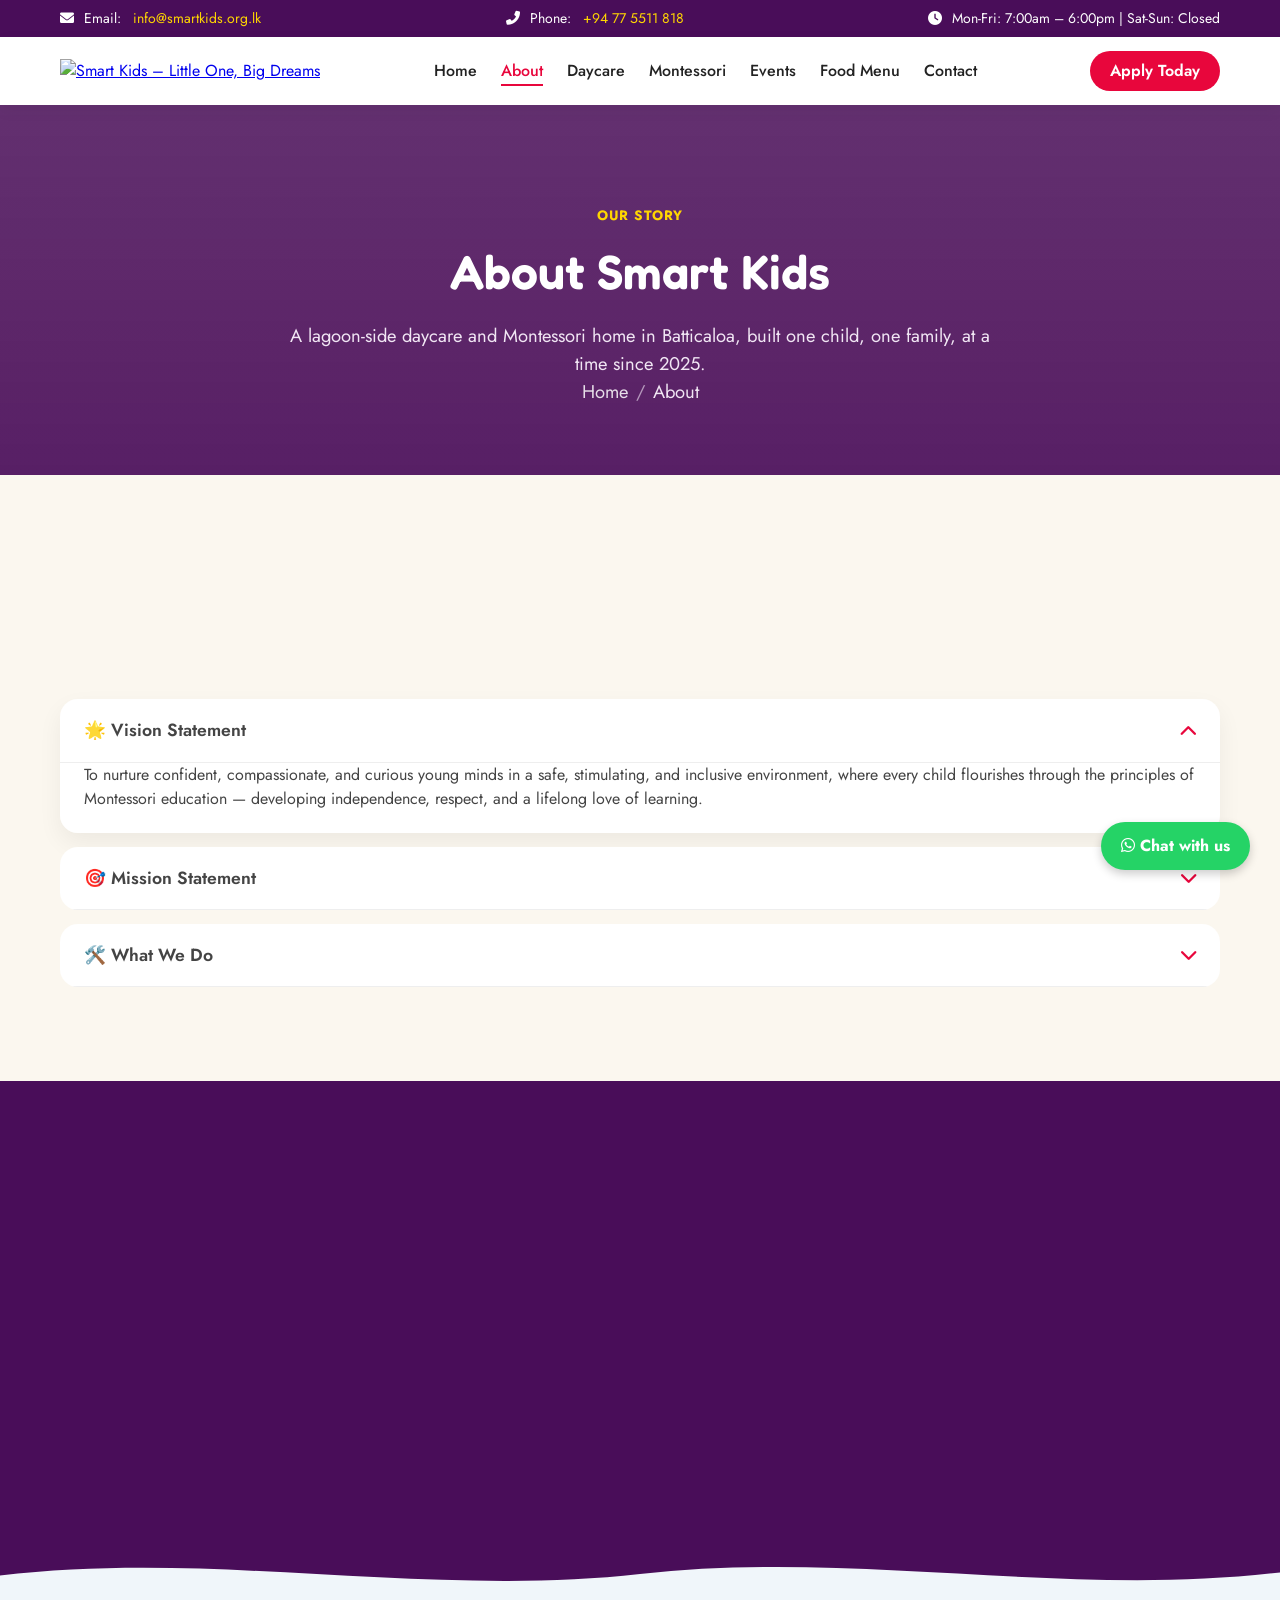
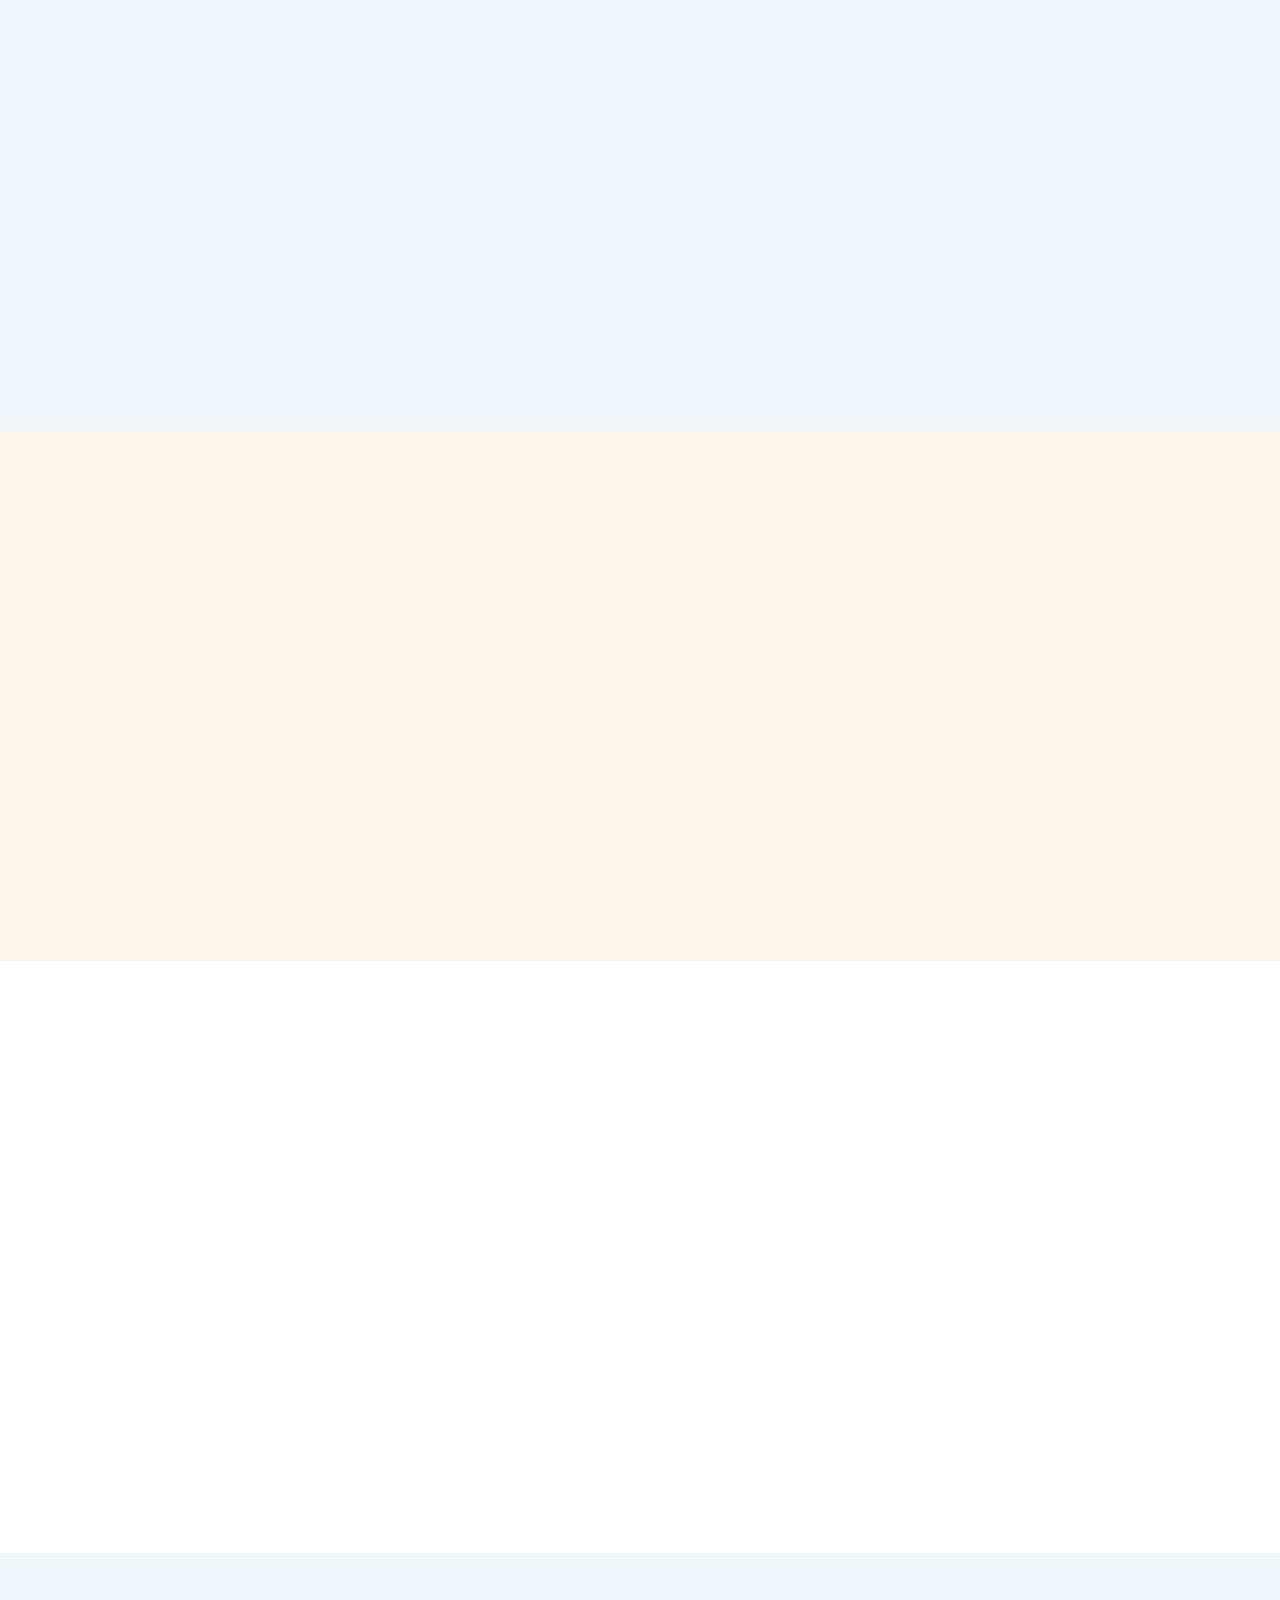
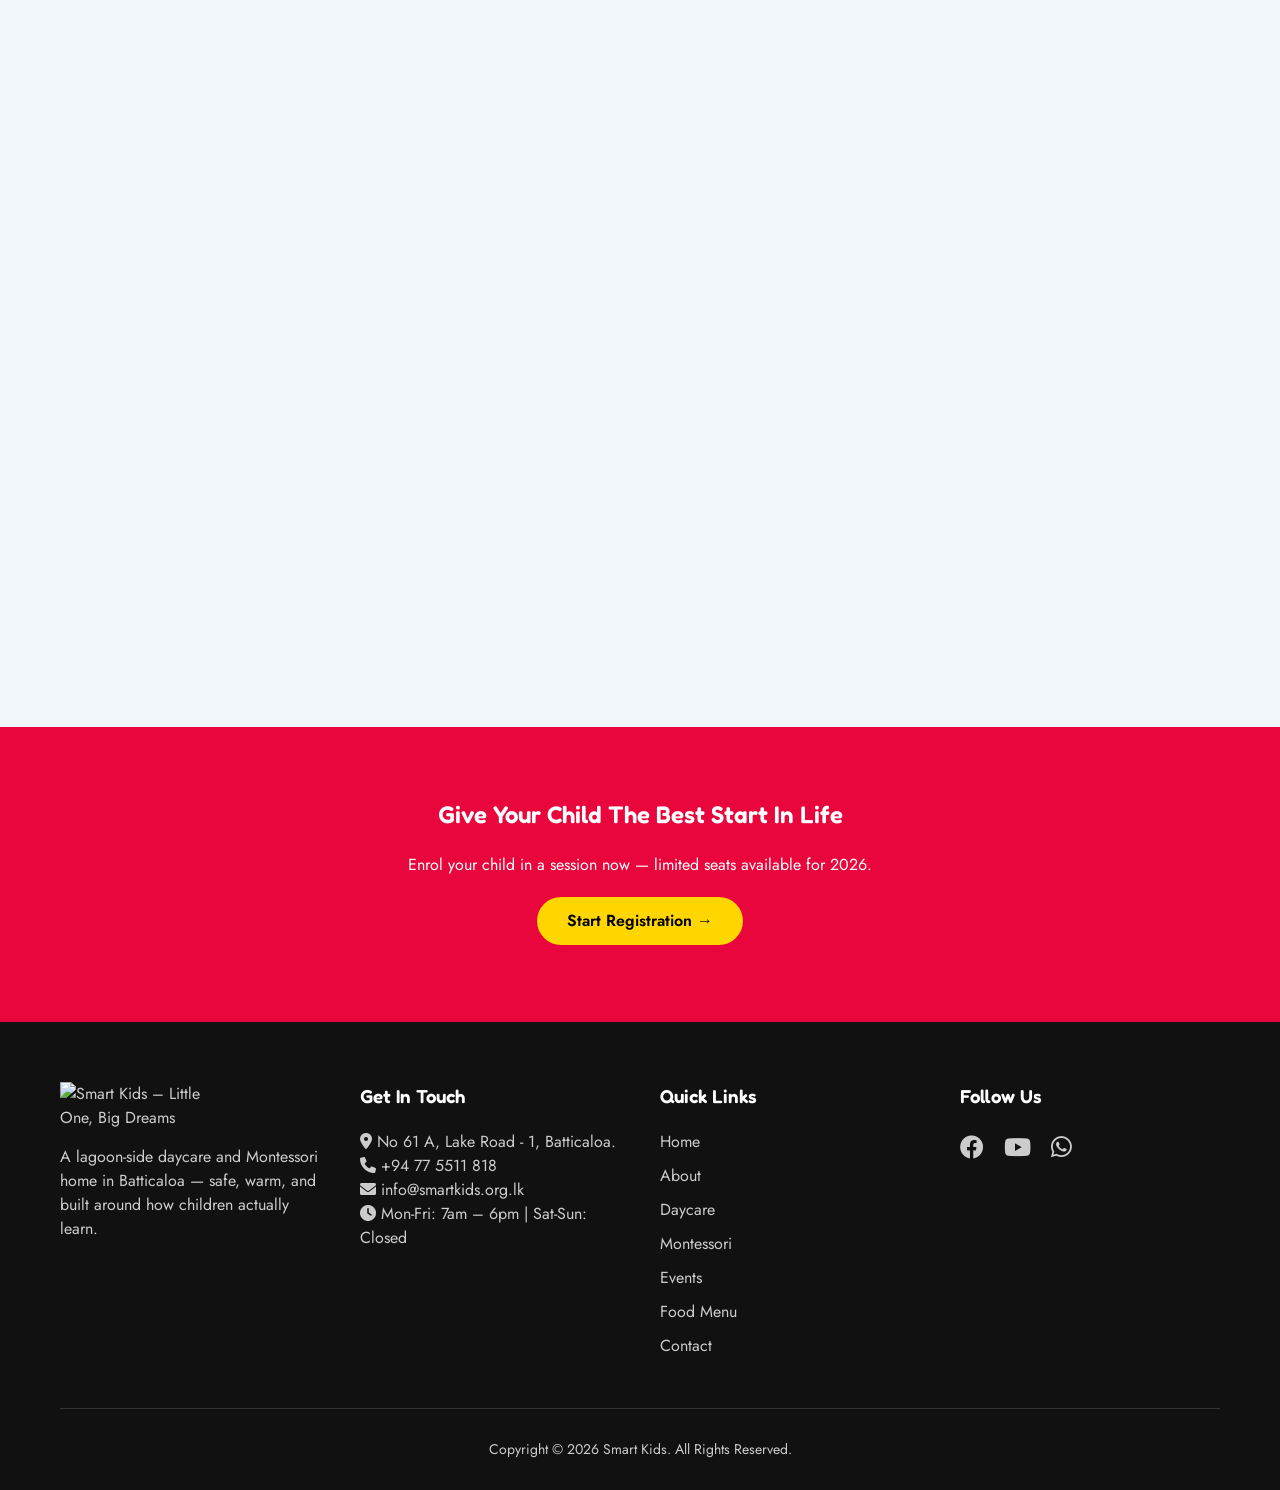
==== About.html @ 9722c69c "Add files via upload" ====
<!DOCTYPE html>
<html lang="en-US">
<head>
<meta charset="UTF-8">
<meta name="viewport" content="width=device-width, initial-scale=1.0, shrink-to-fit=no">
<title>About Us – Smart Kids Daycare & Montessori | Batticaloa</title>
<meta name="description" content="Learn about Smart Kids Daycare & Montessori in Batticaloa – our vision, mission, history, and the Montessori-trained teachers behind it.">
<meta name="theme-color" content="#490D59">
<link rel="icon" href="SK-Logo.svg" type="image/png">
<link href="https://fonts.googleapis.com/css2?family=Fredoka:wght@400;500;600;700&family=Jost:wght@400;500;600;700&display=swap" rel="stylesheet">
<link rel="stylesheet" href="https://cdnjs.cloudflare.com/ajax/libs/font-awesome/6.0.0-beta3/css/all.min.css">
<link rel="stylesheet" href="style.css">
</head>
<body>

<a href="#main-content" class="skip-link">Skip to main content</a>



<div class="top-bar">
  <div class="container">
    <div><i class="fas fa-envelope icon-lift" aria-hidden="true"></i> Email: <a href="mailto:info@smartkids.org.lk">info@smartkids.org.lk</a></div>
    <div><i class="fas fa-phone-alt icon-lift" aria-hidden="true"></i> Phone: <a href="https://wa.me/94775511818" target="_blank" rel="noopener">+94 77 5511 818</a></div>
    <div><i class="fas fa-clock icon-lift" aria-hidden="true"></i> Mon-Fri: 7:00am – 6:00pm | Sat-Sun: Closed</div>
  </div>
</div>

<header class="main-header">
  <div class="container">
    <a class="logo" href="/">
      <img src="SK-Banner.svg" alt="Smart Kids – Little One, Big Dreams">
    </a>
    <ul class="nav-links" id="navLinks">
      <li><a href="index.html">Home</a></li>
      <li><a href="About.html" class="active">About</a></li>
      <li><a href="Daycare.html">Daycare</a></li>
      <li><a href="Montessori.html">Montessori</a></li>
      <li><a href="Events.html">Events</a></li>
      <li><a href="Foodmenu.html">Food Menu</a></li>
      <li><a href="Contact.html">Contact</a></li>
    </ul>
    <button class="mobile-menu" id="mobileMenuBtn" aria-label="Open menu" aria-expanded="false" aria-controls="navLinks">
      <i class="fas fa-bars" aria-hidden="true"></i>
    </button>
    <a href="https://docs.google.com/forms/d/e/1FAIpQLSebGk4MIHP9v4Wda9Ap1GONbSbELKMC0Apw4gGXzGjABeMPSA/viewform" class="btn" style="padding: 8px 20px;" target="_blank" rel="noopener">Apply Today</a>
  </div>
</header>

<main id="main-content">

<section class="page-hero">
  <div class="container">
    <span class="eyebrow" style="display:block;">OUR STORY</span>
    <h1>About Smart Kids</h1>
    <p>A lagoon-side daycare and Montessori home in Batticaloa, built one child, one family, at a time since 2025.</p>
    <p class="breadcrumb"><a href="index.html">Home</a><span>/</span>About</p>
  </div>
</section>

<section style="padding: 80px 0;">
  <div class="container">
    <div class="section-title reveal">
      <span>OUR FOUNDATION</span>
      <h2>Vision & Mission</h2>
    </div>
    <div class="accordion" id="aboutAccordion">
      <div class="accordion-item active">
        <div class="accordion-header">🌟 Vision Statement<i class="fas fa-chevron-down" aria-hidden="true"></i></div>
        <div class="accordion-content">
          <p>To nurture confident, compassionate, and curious young minds in a safe, stimulating, and inclusive environment, where every child flourishes through the principles of Montessori education — developing independence, respect, and a lifelong love of learning.</p>
        </div>
      </div>
      <div class="accordion-item">
        <div class="accordion-header">🎯 Mission Statement<i class="fas fa-chevron-down" aria-hidden="true"></i></div>
        <div class="accordion-content">
          <p>At Smart Kids Daycare Centre and Montessori, we provide high-quality, child-centered early childhood education and care that supports the holistic development of infants, toddlers, and preschoolers. Guided by Montessori principles, we foster independence, creativity, intrinsic motivation, and social-emotional growth in a thoughtfully prepared environment. We partner closely with families and the community to help every child become a compassionate, self-directed learner.</p>
        </div>
      </div>
      <div class="accordion-item">
        <div class="accordion-header">🛠️ What We Do<i class="fas fa-chevron-down" aria-hidden="true"></i></div>
        <div class="accordion-content">
          <ul style="margin-left: 20px;">
            <li><strong>Early Childhood Education</strong> – Montessori-based learning, hands-on activities.</li>
            <li><strong>Childcare Services</strong> – Full-day and part-day care with nutritious meals.</li>
            <li><strong>Holistic Development</strong> – Independence, creativity, problem-solving.</li>
            <li><strong>Family Engagement</strong> – Regular updates, parent-teacher meetings.</li>
            <li><strong>Staff Development</strong> – Qualified Montessori-trained educators.</li>
            <li><strong>Health & Safety</strong> – CCTV, strict hygiene, emergency protocols.</li>
            <li><strong>Community Outreach</strong> – Inclusive, diverse, and environmentally conscious.</li>
          </ul>
        </div>
      </div>
    </div>
  </div>
</section>

<section style="background: var(--indigo); padding: 80px 0; color: white; position:relative; overflow:hidden;">
  <div class="container">
    <div class="section-title reveal">
      <span style="color: var(--gold);">WHY CHOOSE US</span>
      <h2 style="color: white;">Our Core Values</h2>
    </div>
    <div class="grid-4 stagger-children">
      <div class="value-card"><i class="fas fa-child" aria-hidden="true"></i><h3>Learn And Play</h3><p>Carefully educate and develop children in a fun way.</p></div>
      <div class="value-card"><i class="fas fa-chalkboard-user" aria-hidden="true"></i><h3>Great Teachers</h3><p>Passionate, qualified Montessori educators.</p></div>
      <div class="value-card"><i class="fas fa-home" aria-hidden="true"></i><h3>Family Environment</h3><p>Safe, warm, and nurturing atmosphere.</p></div>
      <div class="value-card"><i class="fas fa-star" aria-hidden="true"></i><h3>Excellent Programmes</h3><p>STEAM, elocution, chess, and preschool activities.</p></div>
    </div>
  </div>
  <div class="wave-seam" aria-hidden="true" style="color:#F0F6FA;"><svg viewBox="0 0 1200 60" preserveAspectRatio="none"><path d="M0,32 C200,0 400,60 600,30 C800,0 1000,60 1200,28 L1200,60 L0,60 Z"></path></svg></div>
</section>

<section style="padding: 80px 0; background: #F0F6FA;">
  <div class="container">
    <div class="section-title reveal">
      <span>MEET OUR TEAM</span>
      <h2>Qualified & Caring Educators</h2>
      <p>Experienced and passionate teachers dedicated to your child's growth.</p>
    </div>
    <div class="grid-3 stagger-children">
      <div class="teacher-card">
        <img src="https://smartkids.org.lk/wp-content/uploads/2023/09/teacher-6.jpg" alt="Katie Willmore" loading="lazy">
        <h4>Katie Willmore</h4><p>Principal & Manager</p>
      </div>
      <div class="teacher-card">
        <img src="https://smartkids.org.lk/wp-content/uploads/2023/09/teacher-1.jpg" alt="Nomina Leone" loading="lazy">
        <h4>Nomina Leone</h4><p>Lead Montessori Guide</p>
      </div>
      <div class="teacher-card">
        <img src="https://smartkids.org.lk/wp-content/uploads/2023/09/teacher-2.jpg" alt="Jessica Levis" loading="lazy">
        <h4>Jessica Levis</h4><p>Early Childhood Specialist</p>
      </div>
    </div>
  </div>
</section>

<section style="padding: 80px 0;">
  <div class="container">
    <div class="section-title reveal">
      <span>OUR JOURNEY</span>
      <h2>Smart Kids History</h2>
    </div>
    <div class="history-grid stagger-children">
      <div class="history-item"><div class="history-year">March 2025</div><h3>Opened for Children's Care</h3><p>Smart Kids Daycare Center started operations to provide care and support for children.</p></div>
      <div class="history-item"><div class="history-year">April 2025</div><h3>Started Montessori</h3><p>Launched our Montessori journey, nurturing young minds with creativity and care.</p></div>
      <div class="history-item"><div class="history-year">May 2025</div><h3>Registered Organization</h3><p>BR, Trade Licence, Probation Department, and Preschool Bureau registrations completed.</p></div>
      <div class="history-item"><div class="history-year">March 2026</div><h3>First Anniversary</h3><p>Celebrated one year of thoughtful, high-quality education in a safe environment.</p></div>
    </div>
  </div>
</section>

<section style="background: #fff; padding: 80px 0;">
  <div class="container">
    <div class="section-title reveal">
      <span>WHAT WE OFFER</span>
      <h2>Available Services</h2>
      <p>We're constantly expanding the range of services on offer.</p>
    </div>
    <div class="grid-4 stagger-children">
      <div class="teacher-card" style="text-align: left; padding: 20px;"><i class="fas fa-microphone-alt" style="font-size: 40px; color:var(--coral);" aria-hidden="true"></i><h3>Elocution Classes</h3><p>Improving spoken English, reading, and public speaking. Preparation for IWMS, CALSDA, and UK Pearson exams.</p></div>
      <div class="teacher-card" style="text-align: left; padding: 20px;"><i class="fas fa-flask" style="font-size: 40px; color:var(--coral);" aria-hidden="true"></i><h3>STEAM Education</h3><p>Science, Technology, Engineering, Arts, and Mathematics — fostering critical thinking and creativity.</p></div>
      <div class="teacher-card" style="text-align: left; padding: 20px;"><i class="fas fa-chess" style="font-size: 40px; color:var(--coral);" aria-hidden="true"></i><h3>Chess Class</h3><p>Structured learning: opening theory, middlegame strategy, and endgame technique. Boosts cognitive skills.</p></div>
      <div class="teacher-card" style="text-align: left; padding: 20px;"><i class="fas fa-puzzle-piece" style="font-size: 40px; color:var(--coral);" aria-hidden="true"></i><h3>Preschool Activities</h3><p>Social-emotional, cognitive, STEM-based, and physical development activities.</p></div>
    </div>
  </div>
</section>

<section style="background: #F0F6FA; padding: 80px 0;">
  <div class="container">
    <div class="section-title reveal">
      <span>MEMORIES</span>
      <h2>See Our Smart Kids Gallery</h2>
    </div>
    <div class="gallery-grid stagger-children">
      <div class="gallery-item"><img src="https://smartkids.org.lk/wp-content/uploads/2025/05/KTR05686-copy-1.jpg" alt="Children at Smart Kids" loading="lazy"></div>
      <div class="gallery-item"><img src="https://smartkids.org.lk/wp-content/uploads/2026/04/DSC04746-scaled.jpg" alt="Children at Smart Kids" loading="lazy"></div>
      <div class="gallery-item"><img src="https://smartkids.org.lk/wp-content/uploads/2025/05/sd.jpg" alt="Children at Smart Kids" loading="lazy"></div>
      <div class="gallery-item"><img src="https://smartkids.org.lk/wp-content/uploads/2026/04/DSC04858-scaled.jpg" alt="Children at Smart Kids" loading="lazy"></div>
      <div class="gallery-item"><img src="https://smartkids.org.lk/wp-content/uploads/2025/05/WhatsApp-Image-2025-05-06-at-12.25.40-PM.jpeg" alt="Children at Smart Kids" loading="lazy"></div>
      <div class="gallery-item"><img src="https://smartkids.org.lk/wp-content/uploads/2025/05/Untitled-design.png" alt="Children at Smart Kids" loading="lazy"></div>
    </div>
  </div>
</section>

<section style="padding: 70px 0; background: var(--coral); color: white; text-align: center;">
  <div class="container">
    <h2 style="color: white;">Give Your Child The Best Start In Life</h2>
    <p style="margin: 20px 0;">Enrol your child in a session now — limited seats available for 2026.</p>
    <a href="https://docs.google.com/forms/d/e/1FAIpQLSebGk4MIHP9v4Wda9Ap1GONbSbELKMC0Apw4gGXzGjABeMPSA/viewform" class="btn" style="background: var(--gold); color:#000;" target="_blank" rel="noopener">Start Registration →</a>
  </div>
</section>

</main>

<footer>
  <div class="container">
    <div class="footer-grid">
      <div class="footer-logo">
        <img src="SK-Banner.svg" alt="Smart Kids – Little One, Big Dreams" style="max-width:160px;">
        <p style="margin-top:15px;">A lagoon-side daycare and Montessori home in Batticaloa — safe, warm, and built around how children actually learn.</p>
      </div>
      <div>
        <h3>Get In Touch</h3>
        <p><i class="fas fa-map-marker-alt icon-color" aria-hidden="true"></i> No 61 A, Lake Road - 1, Batticaloa.</p>
        <p><i class="fas fa-phone icon-color" aria-hidden="true"></i> <a href="tel:+94775511818">+94 77 5511 818</a></p>
        <p><i class="fas fa-envelope icon-color" aria-hidden="true"></i> <a href="mailto:info@smartkids.org.lk">info@smartkids.org.lk</a></p>
        <p><i class="fas fa-clock icon-color" aria-hidden="true"></i> Mon-Fri: 7am – 6pm | Sat-Sun: Closed</p>
      </div>
      <div>
        <h3>Quick Links</h3>
        <ul class="footer-links">
          <li><a href="index.html">Home</a></li>
          <li><a href="About.html">About</a></li>
          <li><a href="Daycare.html">Daycare</a></li>
          <li><a href="Montessori.html">Montessori</a></li>
          <li><a href="Events.html">Events</a></li>
          <li><a href="Foodmenu.html">Food Menu</a></li>
          <li><a href="Contact.html">Contact</a></li>
        </ul>
      </div>
      <div>
        <h3>Follow Us</h3>
        <div class="social-icons">
          <a href="https://web.facebook.com/profile.php?id=61573965225366" class="icon-rotate" target="_blank" rel="noopener" aria-label="Smart Kids on Facebook"><i class="fab fa-facebook" aria-hidden="true"></i></a>
          <a href="https://www.youtube.com/@SmartKids0025" class="icon-rotate" target="_blank" rel="noopener" aria-label="Smart Kids on YouTube"><i class="fab fa-youtube" aria-hidden="true"></i></a>
          <a href="https://wa.me/94775511818" class="icon-rotate" target="_blank" rel="noopener" aria-label="Chat with Smart Kids on WhatsApp"><i class="fab fa-whatsapp" aria-hidden="true"></i></a>
        </div>
      </div>
    </div>
    <div class="copyright"><p>Copyright © 2026 Smart Kids. All Rights Reserved.</p></div>
  </div>
</footer>

<a href="https://wa.me/94775511818" class="whatsapp-float" target="_blank" rel="noopener" aria-label="Chat with Smart Kids on WhatsApp">
  <i class="fab fa-whatsapp" aria-hidden="true"></i> Chat with us
</a>
<button class="back-to-top" id="backToTop" aria-label="Back to top"><i class="fas fa-arrow-up" aria-hidden="true"></i></button>

<script src="script.js"></script>
</body>
</html>
---- style.css ----
/* ═══════════════════════════════════════════
   DESIGN TOKENS
   Brand: indigo + coral + gold (existing identity)
   Added: warm paper ground + lagoon teal — a nod to
   Batticaloa's lagoon, used as the site's quiet signature
═══════════════════════════════════════════ */
:root {
    --ink: #2b2422;
    --paper: #FBF7EF;
    --indigo: #490D59;
    --indigo-light: #5c1a70;
    --coral: #E8063C;
    --gold: #FFD600;
    --lagoon: #0E7C86;
    --lagoon-light: #E4F2F1;
}

/* ═══════════════════════════════════════════
   RESET & BASE
═══════════════════════════════════════════ */
* { margin: 0; padding: 0; box-sizing: border-box; }
body {
    font-family: 'Jost', sans-serif;
    color: #444;
    background: var(--paper);
    line-height: 1.5;
    overflow-x: hidden;
}
h1, h2, h3, h4, h5, h6 {
    font-family: 'Fredoka', sans-serif;
    font-weight: 600;
    color: #000;
}
.container { max-width: 1200px; margin: 0 auto; padding: 0 20px; }

.skip-link {
    position: absolute; left: -999px; top: 0;
    background: #FFD600; color: #490D59; font-weight: 700;
    padding: 10px 18px; border-radius: 0 0 10px 0; z-index: 10000;
}
.skip-link:focus { left: 0; }
a:focus-visible, button:focus-visible { outline: 3px solid #FFD600; outline-offset: 2px; }

/* ═══════════════════════════════════════════
   LOADER – LOGO
═══════════════════════════════════════════ */
#loader-wrapper {
    position: fixed; top: 0; left: 0; width: 100%; height: 100%;
    background: linear-gradient(135deg, #490D59 0%, #E8063C 100%);
    display: flex; flex-direction: column; align-items: center; justify-content: center;
    z-index: 9999;
    transition: opacity 0.8s ease, visibility 0.8s ease;
}
#loader-wrapper.hidden { opacity: 0; visibility: hidden; pointer-events: none; }
.loader-logo {
    width: 150px;
    background: #fff;
    border-radius: 28px;
    padding: 14px;
    box-shadow: 0 14px 40px rgba(0,0,0,0.25);
    animation: logoPulse 1.6s ease-in-out infinite;
}
@keyframes logoPulse {
    0%, 100% { transform: scale(1); }
    50% { transform: scale(1.06); }
}
.loader-bar {
    width: 160px; height: 6px; border-radius: 6px;
    background: rgba(255,255,255,0.25);
    margin-top: 24px; overflow: hidden;
}
.loader-bar span {
    display: block; height: 100%; width: 40%;
    background: #FFD600; border-radius: 6px;
    animation: loaderTrack 1.3s ease-in-out infinite;
}
@keyframes loaderTrack {
    0% { transform: translateX(-100%); }
    100% { transform: translateX(250%); }
}
.loader-caption {
    margin-top: 16px;
    font-family: 'Fredoka', sans-serif;
    color: #fff;
    font-weight: 600;
    letter-spacing: 1px;
}

/* ═══════════════════════════════════════════
   SCROLL REVEAL
═══════════════════════════════════════════ */
.reveal { opacity: 0; transform: translateY(40px); transition: opacity 0.8s cubic-bezier(0.25,0.46,0.45,0.94), transform 0.8s cubic-bezier(0.25,0.46,0.45,0.94); }
.reveal.visible { opacity: 1; transform: translateY(0); }
.reveal-left { opacity: 0; transform: translateX(-50px); transition: opacity 0.8s ease, transform 0.8s ease; }
.reveal-left.visible { opacity: 1; transform: translateX(0); }
.reveal-right { opacity: 0; transform: translateX(50px); transition: opacity 0.8s ease, transform 0.8s ease; }
.reveal-right.visible { opacity: 1; transform: translateX(0); }
.stagger-children>* { opacity: 0; transform: translateY(30px); transition: opacity 0.6s ease, transform 0.6s ease; }
.stagger-children.visible>*:nth-child(1) { transition-delay: 0.05s; }
.stagger-children.visible>*:nth-child(2) { transition-delay: 0.12s; }
.stagger-children.visible>*:nth-child(3) { transition-delay: 0.19s; }
.stagger-children.visible>*:nth-child(4) { transition-delay: 0.26s; }
.stagger-children.visible>*:nth-child(5) { transition-delay: 0.33s; }
.stagger-children.visible>*:nth-child(6) { transition-delay: 0.40s; }
.stagger-children.visible>*:nth-child(7) { transition-delay: 0.47s; }
.stagger-children.visible>*:nth-child(8) { transition-delay: 0.54s; }
.stagger-children.visible>*:nth-child(9) { transition-delay: 0.61s; }
.stagger-children.visible>*:nth-child(10) { transition-delay: 0.68s; }
.stagger-children.visible>* { opacity: 1; transform: translateY(0); }

/* ═══════════════════════════════════════════
   BUTTONS
═══════════════════════════════════════════ */
.btn {
    display: inline-block; background: #E8063C; color: #fff;
    padding: 12px 30px; border-radius: 50px; text-decoration: none;
    font-weight: 600; border: none; cursor: pointer;
    transition: transform 0.3s ease, box-shadow 0.3s ease, color 0.3s ease;
    position: relative; overflow: hidden; z-index: 1;
}
.btn::after {
    content: ''; position: absolute; top: 0; left: 0; width: 100%; height: 100%;
    background: linear-gradient(135deg, #490D59, #E8063C);
    opacity: 0; transition: opacity 0.4s ease; z-index: -1; border-radius: 50px;
}
.btn:hover::after { opacity: 1; }
.btn:hover { transform: translateY(-3px) scale(1.02); box-shadow: 0 12px 30px rgba(232,6,60,0.35); color: #fff; }
.btn:active { transform: scale(0.96); }
.btn-outline { background: transparent; border: 2px solid #E8063C; color: #E8063C; }
.btn-outline::after { background: linear-gradient(135deg, #E8063C, #490D59); }
.btn-outline:hover { color: #fff !important; border-color: #490D59; }
.btn-block { width: 100%; text-align: center; }

/* ═══════════════════════════════════════════
   IMAGE HOVER
═══════════════════════════════════════════ */
.img-hover { position: relative; overflow: hidden; border-radius: 20px; cursor: pointer; }
.img-hover img { width: 100%; display: block; transition: transform 0.7s cubic-bezier(0.25,0.46,0.45,0.94), filter 0.5s ease; }
.img-hover .img-overlay {
    position: absolute; top: 0; left: 0; width: 100%; height: 100%;
    background: rgba(73,13,89,0); border-radius: 20px; transition: background 0.5s ease;
    display: flex; align-items: center; justify-content: center; pointer-events: none;
}
.img-hover .img-overlay i { font-size: 3rem; color: #FFD600; opacity: 0; transform: scale(0.5) rotate(-20deg); transition: opacity 0.5s ease, transform 0.5s ease; }
.img-hover:hover img { transform: scale(1.08); filter: brightness(0.7) saturate(1.1); }
.img-hover:hover .img-overlay { background: rgba(73,13,89,0.55); }
.img-hover:hover .img-overlay i { opacity: 1; transform: scale(1) rotate(0deg); }

.placeholder-tile {
    width: 100%; height: 200px; border-radius: 20px 20px 0 0;
    display: flex; align-items: center; justify-content: center;
    font-size: 3rem; color: #fff;
}
.placeholder-tile.tile-1 { background: linear-gradient(135deg, #FFD600, #E8063C); }
.placeholder-tile.tile-2 { background: linear-gradient(135deg, #25D366, #1da851); }
.placeholder-tile.tile-3 { background: linear-gradient(135deg, #E8063C, #490D59); }
.hero-swiper .placeholder-tile { height: 100%; border-radius: 0; font-size: 5rem; }

/* ═══════════════════════════════════════════
   ICON HOVER VARIANTS
═══════════════════════════════════════════ */
.icon-rotate { display: inline-block; transition: transform 0.5s ease, color 0.3s ease; }
.icon-rotate:hover { transform: rotate(360deg) scale(1.1); }
.icon-bounce { display: inline-block; transition: transform 0.4s cubic-bezier(0.34,1.56,0.64,1), color 0.3s ease; }
.icon-bounce:hover { transform: scale(1.2) translateY(-4px); }
.icon-color { transition: color 0.3s ease, transform 0.3s ease; }
.icon-color:hover { color: #FFD600 !important; transform: scale(1.1); }
.icon-lift { display: inline-block; transition: transform 0.3s ease, color 0.3s ease; }
.icon-lift:hover { transform: translateY(-3px) scale(1.08); }

/* ═══════════════════════════════════════════
   TOP BAR
═══════════════════════════════════════════ */
.top-bar { background: #490D59; color: #fff; padding: 8px 0; font-size: 14px; }
.top-bar .container { display: flex; justify-content: space-between; flex-wrap: wrap; gap: 15px; }
.top-bar a { color: #FFD600; text-decoration: none; margin-left: 8px; transition: color 0.3s ease; }
.top-bar a:hover { color: #fff; }
.top-bar i { margin-right: 6px; transition: transform 0.3s ease, color 0.3s ease; }
.top-bar i:hover { transform: rotate(8deg) scale(1.1); color: #FFD600; }

/* ═══════════════════════════════════════════
   HEADER
═══════════════════════════════════════════ */
.main-header { padding: 14px 0; background: #fff; box-shadow: 0 5px 15px rgba(0,0,0,0.05); position: sticky; top: 0; z-index: 100; }
.main-header .container { display: flex; justify-content: space-between; align-items: center; flex-wrap: wrap; gap: 12px; }
.logo img { max-height: 60px; display: block; }
.nav-links { display: flex; gap: 24px; list-style: none; flex-wrap: wrap; }
.nav-links a { text-decoration: none; font-weight: 500; color: #222; transition: color 0.3s ease, transform 0.3s ease; position: relative; }
.nav-links a::after { content: ''; position: absolute; bottom: -4px; left: 0; width: 0; height: 2.5px; background: #E8063C; transition: width 0.3s ease; }
.nav-links a:hover { color: #E8063C; transform: translateY(-1px); }
.nav-links a:hover::after { width: 100%; }
.mobile-menu { display: none; font-size: 28px; cursor: pointer; background: none; border: none; color: #222; transition: transform 0.3s ease, color 0.3s ease; }
.mobile-menu:hover { transform: rotate(90deg); color: #E8063C; }

/* ═══════════════════════════════════════════
   HERO SWIPER
═══════════════════════════════════════════ */
.hero-swiper { width: 100%; height: 85vh; min-height: 550px; position: relative; }
.hero-swiper .swiper-slide { position: relative; background-size: cover; background-position: center; overflow: hidden; }
.hero-swiper .swiper-slide::before { content: ''; position: absolute; top:0; left:0; width:100%; height:100%; background: linear-gradient(rgba(73,13,89,0.7), rgba(73,13,89,0.85)); z-index: 1; }
.hero-swiper .swiper-slide-active .slide-bg { animation: kenBurnsZoom 14s ease-in-out infinite alternate; }
.slide-bg { position: absolute; top:0; left:0; width:100%; height:100%; background-size: cover; background-position: center; transform: scale(1); transition: transform 8s ease; }
@keyframes kenBurnsZoom { 0% { transform: scale(1); } 100% { transform: scale(1.1); } }
.hero-content { position: relative; z-index: 2; max-width: 800px; margin: 0 auto; text-align: center; color: white; top: 50%; transform: translateY(-50%); padding: 0 20px; }
.hero-content h1 { font-size: 3.5rem; color: white; margin-bottom: 20px; }
.hero-content p { font-size: 1.2rem; margin-bottom: 30px; }
.swiper-button-next, .swiper-button-prev { color: #FFD600; background: rgba(0,0,0,0.3); width: 45px; height: 45px; border-radius: 50%; transition: 0.3s; }
.swiper-button-next:hover, .swiper-button-prev:hover { background: #E8063C; color: white; transform: scale(1.1); }
.swiper-pagination-bullet { background: #fff; opacity: 0.7; transition: transform 0.3s ease, background 0.3s ease; }
.swiper-pagination-bullet:hover { transform: scale(1.3); background: #FFD600; }
.swiper-pagination-bullet-active { background: #FFD600; transform: scale(1.2); }

/* ═══════════════════════════════════════════
   SPOTLIGHT — Today at Smart Kids + Countdown
═══════════════════════════════════════════ */
.spotlight { background: #F0F6FA; padding: 50px 0; }
.spotlight-grid { display: grid; grid-template-columns: 1fr 1fr; gap: 26px; }
.spotlight-card {
    background: #fff; border-radius: 24px; padding: 30px;
    box-shadow: 0 10px 24px rgba(0,0,0,0.06);
    border-top: 5px solid #FFD600;
}
.spotlight-card.spotlight-countdown { border-top-color: #E8063C; }
.spotlight-tag {
    display: inline-block; background: #490D59; color: #FFD600;
    font-size: 0.75rem; font-weight: 700; letter-spacing: 0.06em; text-transform: uppercase;
    padding: 5px 14px; border-radius: 999px; margin-bottom: 12px;
}
.spotlight-card h3 { margin-bottom: 8px; font-size: 1.3rem; }
.spotlight-tip { margin-top: 14px; font-size: 0.92rem; color: #6a5d52; background: #FFF8E1; padding: 10px 14px; border-radius: 12px; }
.spotlight-tip i { color: #E8063C; margin-right: 6px; }
.countdown { display: flex; gap: 18px; margin-top: 10px; }
.countdown div { display: flex; flex-direction: column; align-items: center; }
.countdown strong { font-family: 'Fredoka', sans-serif; font-size: 1.8rem; color: #490D59; }
.countdown span { font-size: 0.75rem; text-transform: uppercase; letter-spacing: 0.05em; color: #888; }

/* ═══════════════════════════════════════════
   ABOUT
═══════════════════════════════════════════ */
.about { padding: 80px 0; }
.about-grid { display: grid; grid-template-columns: 1fr 1fr; gap: 50px; align-items: center; }
.about-img img { width: 100%; border-radius: 20px; box-shadow: 0 20px 30px -10px rgba(0,0,0,0.1); }
.features { display: flex; gap: 30px; margin-top: 25px; }
.feature-item { background: #F0F6FA; padding: 20px; border-radius: 20px; text-align: center; flex: 1; transition: transform 0.4s ease, box-shadow 0.4s ease, background 0.3s ease; }
.feature-item:hover { transform: translateY(-6px) scale(1.02); box-shadow: 0 12px 25px rgba(0,0,0,0.08); background: #fff; }
.feature-item i { font-size: 40px; color: #FFD600; background: #490D59; padding: 12px; border-radius: 50%; transition: transform 0.5s ease, background 0.3s ease, color 0.3s ease; }
.feature-item:hover i { transform: rotate(12deg) scale(1.08); background: #E8063C; color: #fff; }

/* ═══════════════════════════════════════════
   SERVICES
═══════════════════════════════════════════ */
.services { background: #F9F9F9; padding: 80px 0; }
.services-grid { display: grid; grid-template-columns: repeat(auto-fit, minmax(260px, 1fr)); gap: 30px; }
.service-card { background: #fff; padding: 30px 20px; text-align: center; border-radius: 24px; transition: transform 0.4s ease, box-shadow 0.4s ease, background 0.3s ease; box-shadow: 0 10px 20px rgba(0,0,0,0.05); }
.service-card:hover { transform: translateY(-10px) scale(1.01); box-shadow: 0 20px 40px rgba(232,6,60,0.12); background: #fff; }
.service-card i { font-size: 50px; color: #E8063C; margin-bottom: 20px; transition: transform 0.5s ease, color 0.3s ease; }
.service-card:hover i { transform: rotate(12deg) scale(1.1); color: #490D59; }

/* ═══════════════════════════════════════════
   ACTIVITIES
═══════════════════════════════════════════ */
.activities { padding: 80px 0; }
.activities-grid { display: grid; grid-template-columns: repeat(3, 1fr); gap: 30px; }
.activity-card { background: #490D59; color: white; padding: 30px 20px; border-radius: 30px; text-align: center; transition: transform 0.4s ease, box-shadow 0.4s ease, background 0.3s ease; }
.activity-card:hover { transform: translateY(-8px) scale(1.02); box-shadow: 0 16px 40px rgba(73,13,89,0.3); background: #5c1a70; }
.activity-card i { font-size: 2.5rem; margin-bottom: 15px; color: #FFD600; transition: transform 0.5s ease, color 0.3s ease; }
.activity-card:hover i { transform: rotate(20deg) scale(1.15); color: #fff; }
.activity-card h4 { color: #FFD600; margin: 10px 0; font-size: 1.2rem; transition: color 0.3s ease; }
.activity-card:hover h4 { color: #fff; }

/* ═══════════════════════════════════════════
   BLOG
═══════════════════════════════════════════ */
.blog { background: #F0F6FA; padding: 80px 0; }
.blog-grid { display: grid; grid-template-columns: repeat(3, 1fr); gap: 30px; }
.blog-card { background: white; border-radius: 20px; overflow: hidden; box-shadow: 0 8px 20px rgba(0,0,0,0.05); transition: transform 0.4s ease, box-shadow 0.4s ease; }
.blog-card:hover { transform: translateY(-10px); box-shadow: 0 20px 40px rgba(0,0,0,0.1); }
.blog-card img { width: 100%; height: 200px; object-fit: cover; transition: transform 0.6s ease; }
.blog-card:hover img { transform: scale(1.05); }
.blog-card .content { padding: 20px; }

/* ═══════════════════════════════════════════
   CLASSES
═══════════════════════════════════════════ */
.classes { padding: 80px 0; }
.class-grid { display: grid; grid-template-columns: repeat(3, 1fr); gap: 30px; }
.class-item { background: #fff; border-radius: 20px; overflow: hidden; box-shadow: 0 8px 20px rgba(0,0,0,0.1); transition: transform 0.4s ease, box-shadow 0.4s ease; }
.class-item:hover { transform: translateY(-8px) scale(1.01); box-shadow: 0 20px 40px rgba(232,6,60,0.13); }
.class-item img { width: 100%; height: 200px; object-fit: cover; transition: transform 0.6s ease; }
.class-item:hover img { transform: scale(1.04); }
.class-info { padding: 20px; }
.price { color: #E8063C; font-weight: bold; font-size: 1.3rem; transition: color 0.3s ease; }
.class-item:hover .price { color: #490D59; }

/* ═══════════════════════════════════════════
   A DAY HERE — timeline
═══════════════════════════════════════════ */
.day { padding: 90px 0; background: var(--paper); }
.timeline { max-width: 760px; margin: 48px auto 0; position: relative; border-left: 3px solid #490D59; padding-left: 30px; list-style: none; }
.timeline li { display: flex; gap: 22px; margin-bottom: 30px; position: relative; }
.timeline li:last-child { margin-bottom: 0; }
.timeline li::before { content: ''; position: absolute; left: -39px; top: 5px; width: 14px; height: 14px; border-radius: 50%; background: #E8063C; border: 3px solid #fff; box-shadow: 0 0 0 2px #490D59; }
.timeline time { font-family: 'Fredoka', sans-serif; font-weight: 600; color: #490D59; font-size: 1.05rem; flex: 0 0 64px; }
.timeline h3 { font-size: 1.05rem; margin-bottom: 0.2em; }
.timeline p { margin: 0; color: #5b4f43; font-size: 0.95rem; }

/* ═══════════════════════════════════════════
   SESSION TIMES
═══════════════════════════════════════════ */
.session-card { max-width: 600px; margin: auto; background: white; border-radius: 30px; overflow: hidden; box-shadow: 0 8px 20px rgba(0,0,0,0.1); }
.session-row { display: flex; justify-content: space-between; padding: 15px 25px; border-bottom: 1px solid #eee; transition: background 0.3s ease, transform 0.3s ease; }
.session-row:last-child { border-bottom: none; }
.session-row:hover { background: #f9f9f9; transform: translateX(4px); }

/* ═══════════════════════════════════════════
   TESTIMONIALS — Notes from the pickup line
═══════════════════════════════════════════ */
.testimonials { background: var(--indigo); color: white; padding: 80px 0; position: relative; overflow: hidden; }
.t-slider { overflow: hidden; max-width: 720px; margin: 40px auto 24px; }
.t-track { display: flex; transition: transform 0.45s ease; }
.t-card { flex: 0 0 100%; background: rgba(255,255,255,0.08); border-radius: 28px; padding: 40px; margin: 0; text-align: center; backdrop-filter: blur(2px); }
.t-card i.fa-quote-left { font-size: 2.2rem; color: #FFD600; margin-bottom: 14px; }
.t-card p { font-family: 'Fredoka', sans-serif; font-size: 1.15rem; line-height: 1.55; color: #f6ead8; font-weight: 400; }
.t-stars { margin: 16px 0 10px; }
.t-stars i { color: #FFD600; margin: 0 2px; }
.t-card cite { font-style: normal; font-weight: 700; color: #FFD600; }
.t-dots { display: flex; justify-content: center; gap: 10px; }
.t-dots button { width: 10px; height: 10px; border-radius: 50%; background: rgba(255,255,255,0.3); border: none; padding: 0; cursor: pointer; }
.t-dots button.active { background: #FFD600; }

/* ═══════════════════════════════════════════
   VISIT US — Request a visit
═══════════════════════════════════════════ */
.visit { padding: 90px 0; background: var(--paper); }
.visit-grid { display: grid; grid-template-columns: 1fr 1fr; gap: 50px; align-items: start; }
.eyebrow { display: block; color: #E8063C; font-weight: 700; letter-spacing: 0.06em; text-transform: uppercase; font-size: 0.85rem; margin-bottom: 10px; }
.contact-list { margin-top: 1.6em; display: flex; flex-direction: column; gap: 1em; list-style: none; }
.contact-list li { display: flex; flex-direction: column; }
.contact-list strong { font-size: 0.78rem; text-transform: uppercase; letter-spacing: 0.08em; color: #E8063C; font-weight: 800; }
.contact-list span { font-size: 1.02rem; }
.contact-list a { color: #444; text-decoration: none; }
.contact-list a:hover { color: #E8063C; }

.visit-form { background: #F0F6FA; border-radius: 28px; padding: 36px; box-shadow: 0 10px 24px rgba(0,0,0,0.06); }
.visit-form h3 { margin-bottom: 1em; }
.field { margin-bottom: 1.1em; display: flex; flex-direction: column; }
.field label { font-size: 0.85rem; font-weight: 700; margin-bottom: 0.4em; color: #490D59; }
.field input, .field select, .field textarea {
    border: 2px solid #E2D9CE; border-radius: 12px; padding: 0.7em 0.9em;
    font-family: inherit; font-size: 0.96rem; background: #fff;
    transition: border-color 0.15s ease;
}
.field input:focus, .field select:focus, .field textarea:focus { outline: none; border-color: #490D59; }
.field.invalid input, .field.invalid select { border-color: #E8063C; }
.error { font-size: 0.78rem; color: #E8063C; font-weight: 700; min-height: 1.1em; margin-top: 0.2em; }
.form-success { display: none; margin-top: 1em; font-weight: 700; color: #1c7a5e; background: #e3f6ee; border-radius: 12px; padding: 0.8em 1em; }
.form-success.show { display: block; }
.form-note { margin-top: 1em; font-size: 0.8rem; color: #888; }

/* ═══════════════════════════════════════════
   FOOTER
═══════════════════════════════════════════ */
footer { background: #111; color: #ccc; padding: 60px 0 30px; }
.footer-grid { display: grid; grid-template-columns: repeat(auto-fit, minmax(250px, 1fr)); gap: 40px; margin-bottom: 40px; }
.footer-grid h3 { color: white; margin-bottom: 20px; }
.footer-grid a { color: #ccc; text-decoration: none; transition: color 0.3s ease, transform 0.3s ease; }
.footer-grid a:hover { color: #FFD600; transform: translateX(4px); }
.footer-links { list-style: none; }
.footer-links li { margin-bottom: 10px; }
.footer-links a { display: inline-block; transition: transform 0.3s ease, color 0.3s ease; }
.footer-links a:hover { transform: translateX(6px); color: #FFD600; }
.copyright { text-align: center; border-top: 1px solid #333; padding-top: 30px; margin-top: 20px; font-size: 14px; }
.social-icons a { margin-right: 15px; font-size: 24px; display: inline-block; }

/* ═══════════════════════════════════════════
   FLOATING BUTTONS
═══════════════════════════════════════════ */
.whatsapp-float {
    position: fixed; bottom: 30px; right: 30px; background: #25D366; color: white;
    border-radius: 50px; padding: 12px 20px; text-decoration: none; font-weight: bold;
    z-index: 99; box-shadow: 0 4px 10px rgba(0,0,0,0.2);
    transition: transform 0.4s cubic-bezier(0.34,1.56,0.64,1), box-shadow 0.4s ease, background 0.3s ease;
}
.whatsapp-float:hover { transform: scale(1.08) translateY(-4px); box-shadow: 0 12px 30px rgba(37,211,102,0.4); background: #1da851; color: #fff; }
.whatsapp-float i { transition: transform 0.4s ease; }
.whatsapp-float:hover i { transform: rotate(8deg) scale(1.1); }

.back-to-top {
    position: fixed; bottom: 30px; left: 30px; width: 46px; height: 46px;
    background: #490D59; color: #FFD600; border: none; border-radius: 50%;
    font-size: 18px; cursor: pointer; z-index: 99; box-shadow: 0 4px 10px rgba(0,0,0,0.2);
    opacity: 0; visibility: hidden; transform: translateY(10px);
    transition: opacity 0.3s ease, visibility 0.3s ease, transform 0.3s ease, background 0.3s ease;
}
.back-to-top.show { opacity: 1; visibility: visible; transform: translateY(0); }
.back-to-top:hover { background: #E8063C; color: #fff; }

/* ═══════════════════════════════════════════
   SECTION TITLE
═══════════════════════════════════════════ */
.section-title { text-align: center; margin-bottom: 50px; }
.section-title span { color: #E8063C; font-weight: 500; letter-spacing: 1px; display: block; font-size: 1rem; }
.section-title h2 { font-size: 2.5rem; margin-top: 10px; }

/* ═══════════════════════════════════════════
   FAQ / DETAILS
═══════════════════════════════════════════ */
details { transition: background 0.3s ease, transform 0.3s ease; margin-bottom: 15px; background: #f5f5f5; padding: 15px; border-radius: 16px; }
details:last-child { margin-bottom: 0; }
details:hover { background: #eee; transform: translateX(4px); }
details summary { transition: color 0.3s ease; font-weight: bold; cursor: pointer; }
details:hover summary { color: #E8063C; }

/* ═══════════════════════════════════════════
   WAVE SEAM — signature divider between sections,
   a quiet nod to the Batticaloa lagoon
═══════════════════════════════════════════ */
.wave-seam { position: absolute; left: 0; right: 0; bottom: -1px; height: 48px; line-height: 0; pointer-events: none; z-index: 2; }
.wave-seam svg { width: 100%; height: 100%; display: block; }
.wave-seam path { fill: currentColor; }

.lagoon-chip { color: var(--lagoon); }
.lagoon-bg { background: var(--lagoon-light); }

/* ═══════════════════════════════════════════
   PAGE HERO — used on About / Contact / Daycare / Events / Montessori
═══════════════════════════════════════════ */
.page-hero {
    background: linear-gradient(rgba(73,13,89,0.85), rgba(73,13,89,0.92)), url('https://smartkids.org.lk/wp-content/uploads/2025/05/sd.jpg') center/cover no-repeat;
    padding: 100px 0 70px;
    text-align: center;
    color: #fff;
    position: relative;
    overflow: hidden;
}
.page-hero .eyebrow { color: var(--gold); }
.page-hero h1 { font-size: 3rem; color: #fff; margin-bottom: 15px; }
.page-hero p { font-size: 1.15rem; max-width: 700px; margin: 0 auto; color: #f1e6f4; }
.page-hero .btn { margin-top: 25px; }
.breadcrumb { margin-top: 18px; font-size: 0.85rem; color: #e7cdee; }
.breadcrumb a { color: #fff; text-decoration: none; opacity: 0.85; }
.breadcrumb a:hover { opacity: 1; text-decoration: underline; }
.breadcrumb span { margin: 0 8px; opacity: 0.6; }

/* ═══════════════════════════════════════════
   GENERIC GRIDS & CARDS — reused across subpages
═══════════════════════════════════════════ */
.grid-3, .grid-4 { display: grid; grid-template-columns: repeat(auto-fit, minmax(260px, 1fr)); gap: 30px; }

.value-card { background: rgba(255,255,255,0.08); backdrop-filter: blur(4px); padding: 30px 20px; border-radius: 26px; text-align: center; color: #fff; transition: transform 0.3s ease, background 0.3s ease; }
.value-card:hover { transform: translateY(-6px); background: rgba(255,255,255,0.14); }
.value-card i { font-size: 46px; color: var(--gold); margin-bottom: 18px; display: block; }
.value-card h3 { color: var(--gold); margin-bottom: 12px; }

.teacher-card { background: #fff; border-radius: 24px; overflow: hidden; text-align: center; box-shadow: 0 8px 20px rgba(0,0,0,0.06); transition: transform 0.3s ease, box-shadow 0.3s ease; }
.teacher-card:hover { transform: translateY(-6px); box-shadow: 0 16px 30px rgba(0,0,0,0.1); }
.teacher-card img { width: 100%; height: 260px; object-fit: cover; }
.teacher-card.round img { width: 120px; height: 120px; border-radius: 50%; object-fit: cover; margin: 20px auto 12px; }
.teacher-card h3, .teacher-card h4 { margin: 14px 0 4px; }
.teacher-card p { color: var(--coral); font-weight: 500; margin-bottom: 16px; }

.history-grid, .gallery-grid, .events-grid, .info-grid { display: grid; grid-template-columns: repeat(auto-fit, minmax(260px, 1fr)); gap: 30px; }
.history-item { background: var(--lagoon-light); padding: 26px; border-radius: 24px; text-align: center; }
.history-year { background: var(--indigo); color: var(--gold); display: inline-block; padding: 5px 16px; border-radius: 40px; font-weight: 700; margin-bottom: 14px; font-size: 0.9rem; }

.gallery-item { border-radius: 20px; overflow: hidden; box-shadow: 0 8px 18px rgba(0,0,0,0.1); }
.gallery-item img { width: 100%; height: 220px; object-fit: cover; transition: transform 0.5s ease; display: block; }
.gallery-item:hover img { transform: scale(1.06); }

.info-card { background: var(--lagoon-light); padding: 30px 20px; text-align: center; border-radius: 24px; transition: transform 0.3s ease; }
.info-card:hover { transform: translateY(-5px); }
.info-card i { font-size: 46px; color: var(--coral); background: #fff; padding: 18px; border-radius: 60px; margin-bottom: 18px; box-shadow: 0 8px 15px rgba(0,0,0,0.06); }
.info-card h3 { margin-bottom: 12px; }

.event-card { background: #fff; border-radius: 26px; overflow: hidden; box-shadow: 0 14px 28px rgba(0,0,0,0.08); transition: transform 0.3s ease, box-shadow 0.3s ease; }
.event-card:hover { transform: translateY(-8px); box-shadow: 0 20px 38px rgba(0,0,0,0.12); }
.event-img { height: 210px; overflow: hidden; }
.event-img img { width: 100%; height: 100%; object-fit: cover; transition: transform 0.4s ease; }
.event-card:hover .event-img img { transform: scale(1.06); }
.event-card .event-content { padding: 24px; }
.event-card.compact { background: var(--lagoon-light); padding: 22px; box-shadow: none; }
.event-date { background: var(--coral); color: #fff; display: inline-block; padding: 5px 16px; border-radius: 40px; font-size: 0.78rem; font-weight: 600; margin-bottom: 14px; }
.event-card h3 { font-size: 1.3rem; margin-bottom: 10px; }
.event-card p { color: #5b4f43; margin-bottom: 16px; }
.event-meta { display: flex; gap: 18px; flex-wrap: wrap; font-size: 0.82rem; color: #777; border-top: 1px solid #eee; padding-top: 14px; margin-top: 8px; }
.event-meta i { margin-right: 5px; color: var(--coral); }

.class-card { background: #fff; border-radius: 20px; overflow: hidden; box-shadow: 0 8px 20px rgba(0,0,0,0.08); transition: transform 0.3s ease; }
.class-card:hover { transform: translateY(-6px); }
.class-card img { width: 100%; height: 190px; object-fit: cover; }
.class-card .class-info { padding: 20px; }

/* ═══════════════════════════════════════════
   ACCORDION — About / Montessori programs
═══════════════════════════════════════════ */
.accordion-item { background: #f9f6f1; margin-bottom: 14px; border-radius: 18px; overflow: hidden; transition: box-shadow 0.3s ease; }
.accordion-item.active { box-shadow: 0 10px 24px rgba(0,0,0,0.06); }
.accordion-header { background: #fff; padding: 18px 24px; font-weight: 600; font-size: 1.1rem; cursor: pointer; display: flex; justify-content: space-between; align-items: center; border-bottom: 1px solid #eee; gap: 14px; }
.accordion-header i { transition: transform 0.3s ease; color: var(--coral); flex-shrink: 0; }
.accordion-content { padding: 0 24px 22px; display: none; background: #fff; }
.accordion-item.active .accordion-content { display: block; }
.accordion-item.active .accordion-header i { transform: rotate(180deg); }

/* ═══════════════════════════════════════════
   DAYCARE — routine list & checklist cards
═══════════════════════════════════════════ */
.daily-routine { max-width: 720px; margin: 0 auto; }
.routine-item { display: flex; align-items: center; gap: 16px; padding: 13px 0; border-bottom: 1px solid #eee; transition: padding-left 0.2s ease; }
.routine-item:hover { padding-left: 6px; }
.routine-item i { width: 36px; color: var(--coral); font-size: 1.2rem; text-align: center; }
.checklist-card { background: #fff; border-radius: 22px; padding: 26px; box-shadow: 0 8px 18px rgba(0,0,0,0.05); }
.checklist-card h3 i { color: var(--coral); margin-right: 8px; }
.checklist-card ul { margin-top: 14px; list-style: none; }
.checklist-card li { padding: 4px 0; }

/* ═══════════════════════════════════════════
   CONTACT — info boxes, form, emergency table, map
═══════════════════════════════════════════ */
.contact-grid { display: grid; grid-template-columns: 1fr 1fr; gap: 50px; align-items: start; }
.form-group { margin-bottom: 18px; }
.form-group label { display: block; font-weight: 600; margin-bottom: 7px; font-size: 0.9rem; color: var(--indigo); }
.form-group input, .form-group textarea {
    width: 100%; padding: 0.7em 1em; border: 2px solid #E2D9CE; border-radius: 14px;
    font-family: inherit; font-size: 0.96rem; background: #fff; transition: border-color 0.15s ease;
}
.form-group input:focus, .form-group textarea:focus { outline: none; border-color: var(--indigo); }
.form-group textarea { border-radius: 18px; resize: vertical; }

.emergency-table { background: #fff; border-radius: 26px; overflow-x: auto; box-shadow: 0 8px 18px rgba(0,0,0,0.06); }
.emergency-table table { width: 100%; border-collapse: collapse; }
.emergency-table th, .emergency-table td { padding: 13px 20px; text-align: left; border-bottom: 1px solid #eee; font-size: 0.95rem; }
.emergency-table th { background: var(--indigo); color: #fff; }
.emergency-table tr:last-child td { border-bottom: none; }

.map-container { border-radius: 26px; overflow: hidden; box-shadow: 0 10px 22px rgba(0,0,0,0.1); }
.map-container iframe { width: 100%; height: 380px; border: 0; display: block; }

/* nav active state shared across all pages */
.nav-links a.active { color: var(--coral); }
.nav-links a.active::after { width: 100%; }

/* simple top nav strip for utility pages like the meal planner */
.utility-topnav { background: var(--indigo); color: #fff; padding: 12px 0; font-size: 0.9rem; }
.utility-topnav .container { display: flex; justify-content: space-between; align-items: center; flex-wrap: wrap; gap: 10px; }
.utility-topnav a { color: var(--gold); text-decoration: none; font-weight: 600; }
.utility-topnav a:hover { color: #fff; }
.utility-topnav .crumbs a { color: #fff; opacity: 0.85; font-weight: 400; }
.utility-topnav .crumbs a:hover { opacity: 1; }

/* ═══════════════════════════════════════════
   RESPONSIVE
═══════════════════════════════════════════ */
@media (max-width: 992px) {
    .class-grid { grid-template-columns: repeat(2, 1fr); }
    .activities-grid { grid-template-columns: repeat(2, 1fr); }
    .blog-grid { grid-template-columns: repeat(2, 1fr); }
    .spotlight-grid { grid-template-columns: 1fr; }
    .visit-grid { grid-template-columns: 1fr; }
    .contact-grid { grid-template-columns: 1fr; }
}
@media (max-width: 768px) {
    .nav-links {
        display: none; position: absolute; top: 100%; left: 0; right: 0;
        background: #fff; flex-direction: column; gap: 0; padding: 10px 20px 20px;
        box-shadow: 0 10px 15px rgba(0,0,0,0.08);
    }
    .nav-links.open { display: flex; }
    .nav-links li { padding: 12px 0; border-bottom: 1px solid #f0f0f0; }
    .mobile-menu { display: block; }
    .about-grid { grid-template-columns: 1fr; }
    .hero-content h1 { font-size: 2rem; }
    .hero-swiper { height: 70vh; min-height: 450px; }
    .section-title h2 { font-size: 1.8rem; }
    .class-grid { grid-template-columns: 1fr; }
    .activities-grid { grid-template-columns: 1fr; }
    .blog-grid { grid-template-columns: 1fr; }
    .timeline time { flex: 0 0 50px; font-size: 0.92rem; }
    .loader-logo { width: 110px; }
    .back-to-top { left: 16px; bottom: 16px; }
    .whatsapp-float { right: 16px; bottom: 16px; }
    .page-hero h1 { font-size: 2.1rem; }
    .page-hero { padding: 90px 0 60px; }
}
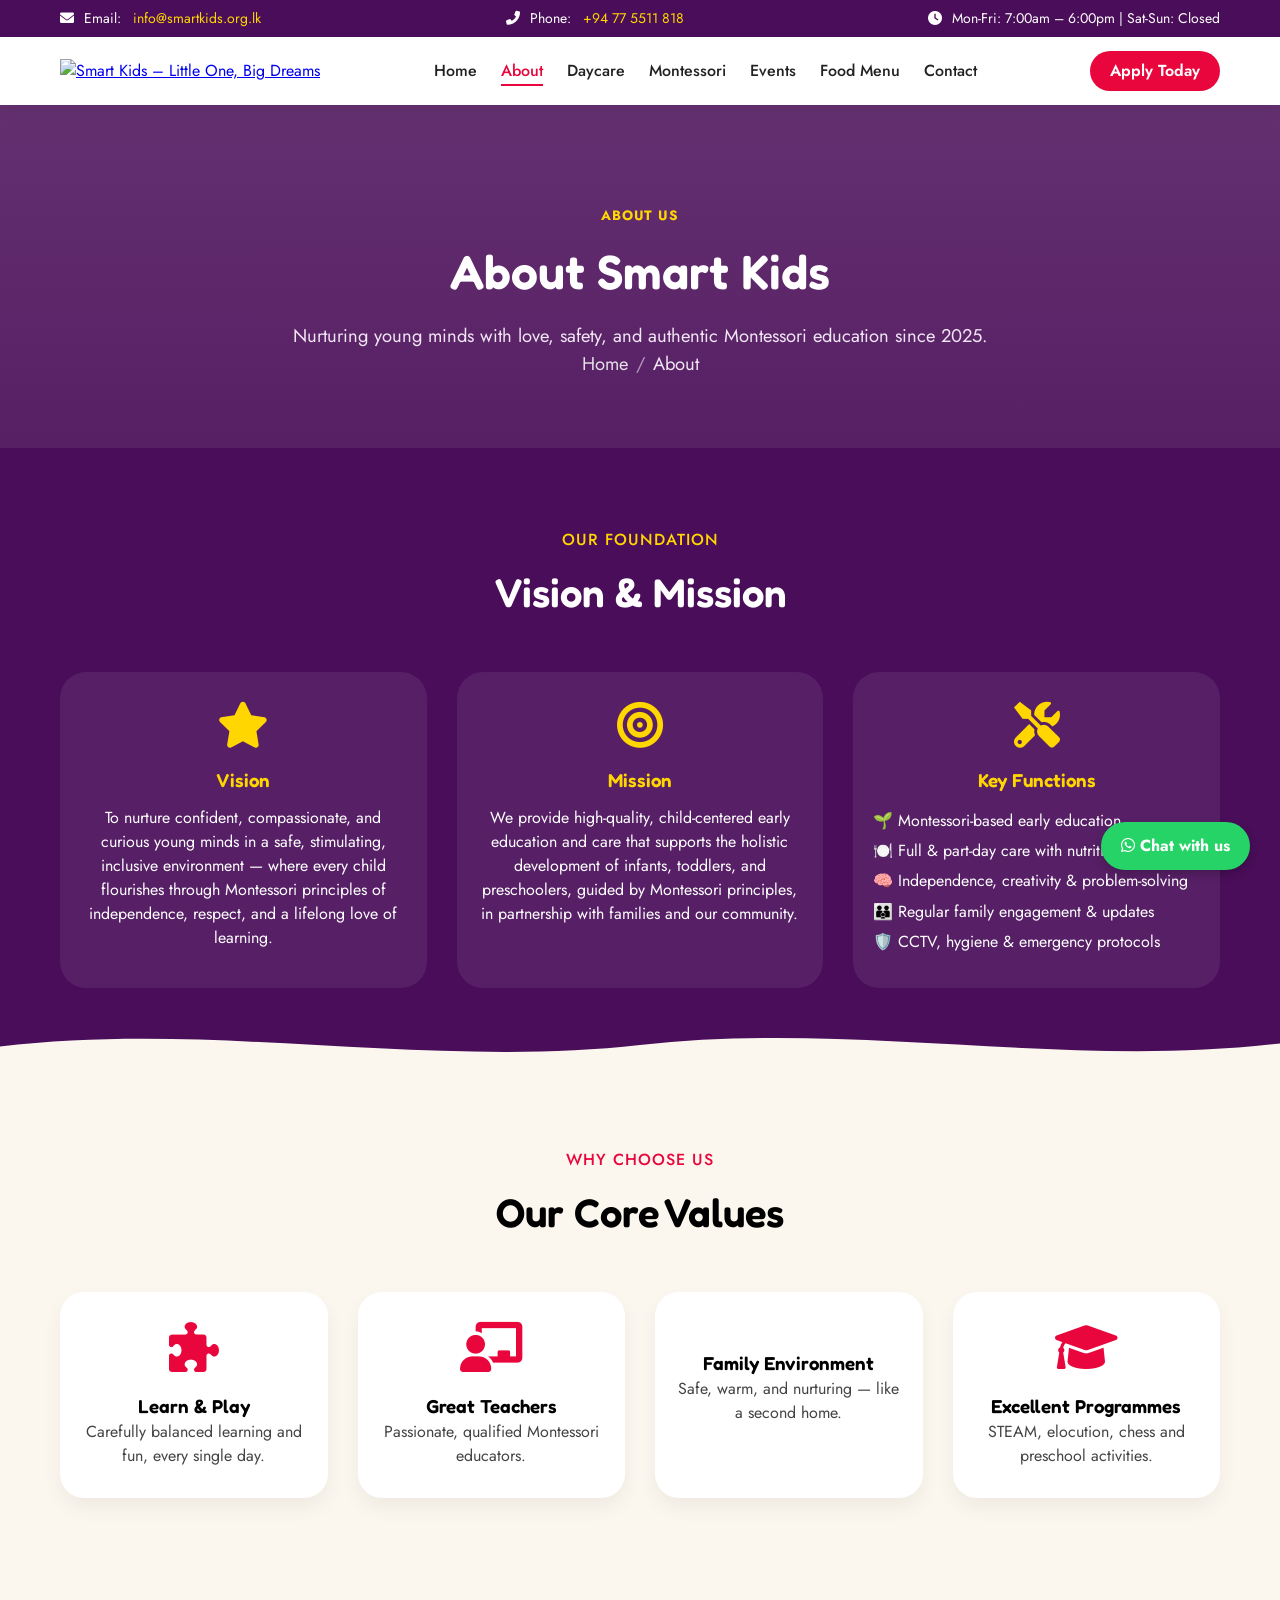
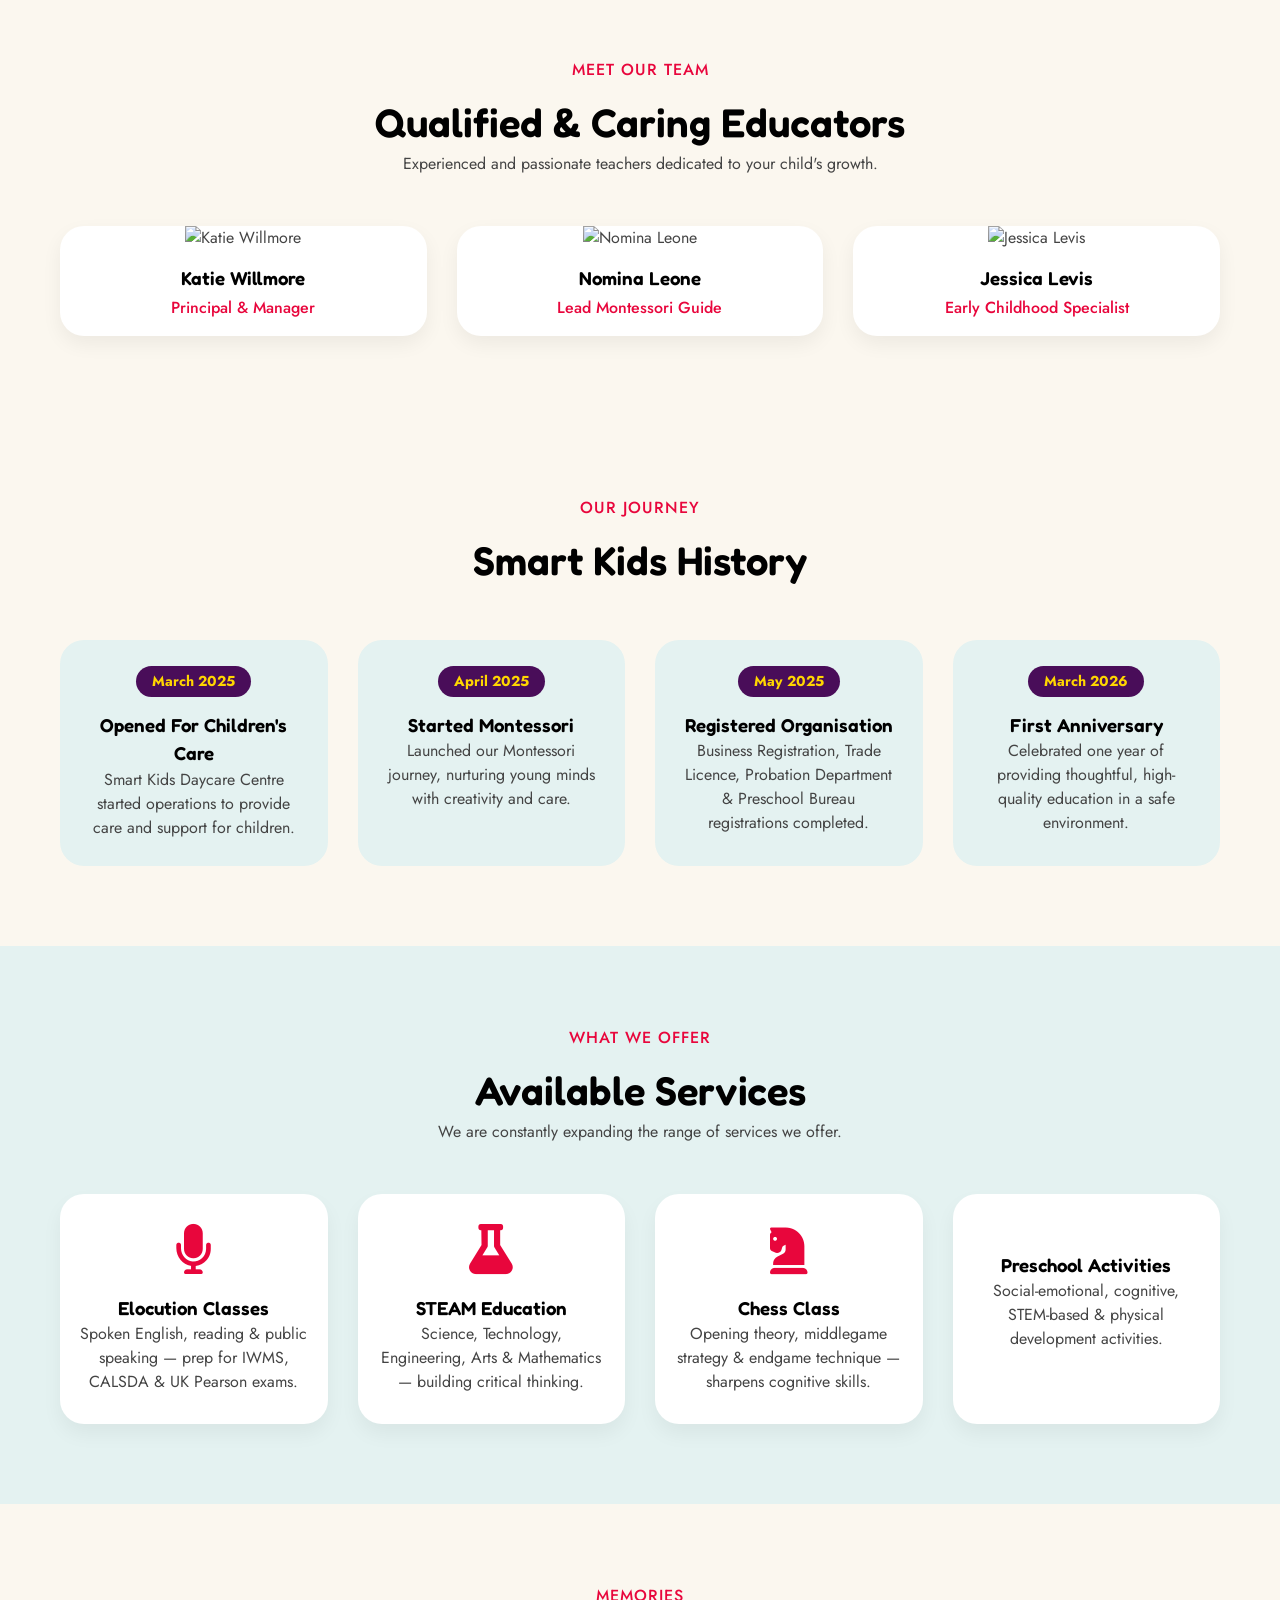
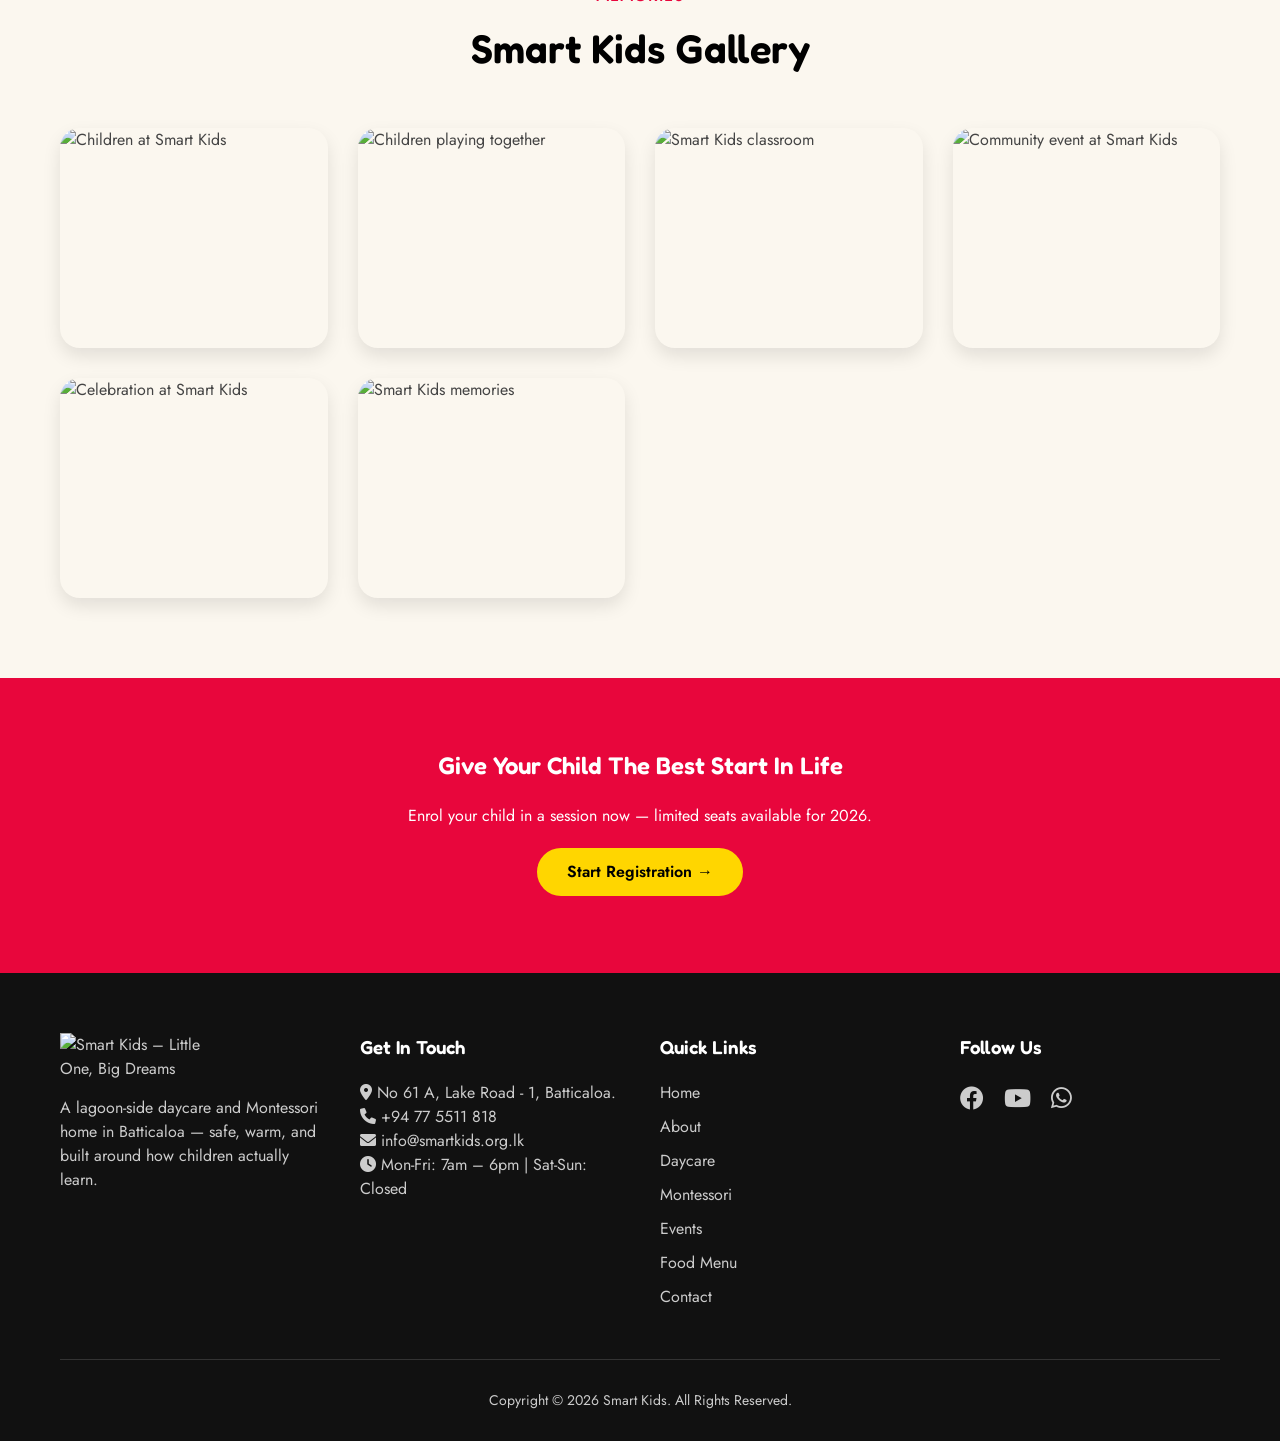
==== commit f5998e43: "Add files via upload" ====
--- a/About.html
+++ b/About.html
@@ -4,9 +4,9 @@
 <meta charset="UTF-8">
 <meta name="viewport" content="width=device-width, initial-scale=1.0, shrink-to-fit=no">
 <title>About Us – Smart Kids Daycare & Montessori | Batticaloa</title>
-<meta name="description" content="Learn about Smart Kids Daycare & Montessori in Batticaloa – our vision, mission, history, and the Montessori-trained teachers behind it.">
+<meta name="description" content="Learn about Smart Kids Daycare & Montessori – our vision, mission, values, experienced teachers, and child-centered approach in Batticaloa.">
 <meta name="theme-color" content="#490D59">
-<link rel="icon" href="SK-Logo.svg" type="image/png">
+<link rel="icon" href="https://smartkids25.vercel.app/SK-Logo.svg" type="image/png">
 <link href="https://fonts.googleapis.com/css2?family=Fredoka:wght@400;500;600;700&family=Jost:wght@400;500;600;700&display=swap" rel="stylesheet">
 <link rel="stylesheet" href="https://cdnjs.cloudflare.com/ajax/libs/font-awesome/6.0.0-beta3/css/all.min.css">
 <link rel="stylesheet" href="style.css">
@@ -15,8 +15,6 @@
 
 <a href="#main-content" class="skip-link">Skip to main content</a>
 
-
-
 <div class="top-bar">
   <div class="container">
     <div><i class="fas fa-envelope icon-lift" aria-hidden="true"></i> Email: <a href="mailto:info@smartkids.org.lk">info@smartkids.org.lk</a></div>
@@ -28,7 +26,7 @@
 <header class="main-header">
   <div class="container">
     <a class="logo" href="/">
-      <img src="SK-Banner.svg" alt="Smart Kids – Little One, Big Dreams">
+      <img src="https://smartkids25.vercel.app/SK-Banner.svg" alt="Smart Kids – Little One, Big Dreams">
     </a>
     <ul class="nav-links" id="navLinks">
       <li><a href="index.html">Home</a></li>
@@ -50,67 +48,64 @@
 
 <section class="page-hero">
   <div class="container">
-    <span class="eyebrow" style="display:block;">OUR STORY</span>
+    <span class="eyebrow" style="display:block;">ABOUT US</span>
     <h1>About Smart Kids</h1>
-    <p>A lagoon-side daycare and Montessori home in Batticaloa, built one child, one family, at a time since 2025.</p>
+    <p>Nurturing young minds with love, safety, and authentic Montessori education since 2025.</p>
     <p class="breadcrumb"><a href="index.html">Home</a><span>/</span>About</p>
   </div>
 </section>
 
-<section style="padding: 80px 0;">
-  <div class="container">
-    <div class="section-title reveal">
-      <span>OUR FOUNDATION</span>
-      <h2>Vision & Mission</h2>
-    </div>
-    <div class="accordion" id="aboutAccordion">
-      <div class="accordion-item active">
-        <div class="accordion-header">🌟 Vision Statement<i class="fas fa-chevron-down" aria-hidden="true"></i></div>
-        <div class="accordion-content">
-          <p>To nurture confident, compassionate, and curious young minds in a safe, stimulating, and inclusive environment, where every child flourishes through the principles of Montessori education — developing independence, respect, and a lifelong love of learning.</p>
-        </div>
-      </div>
-      <div class="accordion-item">
-        <div class="accordion-header">🎯 Mission Statement<i class="fas fa-chevron-down" aria-hidden="true"></i></div>
-        <div class="accordion-content">
-          <p>At Smart Kids Daycare Centre and Montessori, we provide high-quality, child-centered early childhood education and care that supports the holistic development of infants, toddlers, and preschoolers. Guided by Montessori principles, we foster independence, creativity, intrinsic motivation, and social-emotional growth in a thoughtfully prepared environment. We partner closely with families and the community to help every child become a compassionate, self-directed learner.</p>
-        </div>
-      </div>
-      <div class="accordion-item">
-        <div class="accordion-header">🛠️ What We Do<i class="fas fa-chevron-down" aria-hidden="true"></i></div>
-        <div class="accordion-content">
-          <ul style="margin-left: 20px;">
-            <li><strong>Early Childhood Education</strong> – Montessori-based learning, hands-on activities.</li>
-            <li><strong>Childcare Services</strong> – Full-day and part-day care with nutritious meals.</li>
-            <li><strong>Holistic Development</strong> – Independence, creativity, problem-solving.</li>
-            <li><strong>Family Engagement</strong> – Regular updates, parent-teacher meetings.</li>
-            <li><strong>Staff Development</strong> – Qualified Montessori-trained educators.</li>
-            <li><strong>Health & Safety</strong> – CCTV, strict hygiene, emergency protocols.</li>
-            <li><strong>Community Outreach</strong> – Inclusive, diverse, and environmentally conscious.</li>
-          </ul>
-        </div>
-      </div>
-    </div>
-  </div>
-</section>
-
-<section style="background: var(--indigo); padding: 80px 0; color: white; position:relative; overflow:hidden;">
-  <div class="container">
-    <div class="section-title reveal">
-      <span style="color: var(--gold);">WHY CHOOSE US</span>
-      <h2 style="color: white;">Our Core Values</h2>
+<section style="padding:80px 0; background:var(--indigo); color:#fff; position:relative; overflow:hidden;">
+  <div class="container">
+    <div class="section-title reveal">
+      <span style="color:var(--gold);">OUR FOUNDATION</span>
+      <h2 style="color:#fff;">Vision & Mission</h2>
+    </div>
+    <div class="grid-3 stagger-children">
+      <div class="value-card">
+        <i class="fas fa-star" aria-hidden="true"></i>
+        <h3>Vision</h3>
+        <p>To nurture confident, compassionate, and curious young minds in a safe, stimulating, inclusive environment — where every child flourishes through Montessori principles of independence, respect, and a lifelong love of learning.</p>
+      </div>
+      <div class="value-card">
+        <i class="fas fa-bullseye" aria-hidden="true"></i>
+        <h3>Mission</h3>
+        <p>We provide high-quality, child-centered early education and care that supports the holistic development of infants, toddlers, and preschoolers, guided by Montessori principles, in partnership with families and our community.</p>
+      </div>
+      <div class="value-card">
+        <i class="fas fa-screwdriver-wrench" aria-hidden="true"></i>
+        <h3>Key Functions</h3>
+        <ul style="text-align:left; list-style:none; padding:0; line-height:1.9;">
+          <li>🌱 Montessori-based early education</li>
+          <li>🍽️ Full & part-day care with nutritious meals</li>
+          <li>🧠 Independence, creativity & problem-solving</li>
+          <li>👪 Regular family engagement & updates</li>
+          <li>🛡️ CCTV, hygiene & emergency protocols</li>
+        </ul>
+      </div>
+    </div>
+    <div class="wave-seam" aria-hidden="true" style="color:var(--paper);">
+      <svg viewBox="0 0 1200 60" preserveAspectRatio="none"><path d="M0,32 C200,0 400,60 600,30 C800,0 1000,60 1200,28 L1200,60 L0,60 Z"></path></svg>
+    </div>
+  </div>
+</section>
+
+<section style="padding:80px 0;">
+  <div class="container">
+    <div class="section-title reveal">
+      <span>WHY CHOOSE US</span>
+      <h2>Our Core Values</h2>
     </div>
     <div class="grid-4 stagger-children">
-      <div class="value-card"><i class="fas fa-child" aria-hidden="true"></i><h3>Learn And Play</h3><p>Carefully educate and develop children in a fun way.</p></div>
-      <div class="value-card"><i class="fas fa-chalkboard-user" aria-hidden="true"></i><h3>Great Teachers</h3><p>Passionate, qualified Montessori educators.</p></div>
-      <div class="value-card"><i class="fas fa-home" aria-hidden="true"></i><h3>Family Environment</h3><p>Safe, warm, and nurturing atmosphere.</p></div>
-      <div class="value-card"><i class="fas fa-star" aria-hidden="true"></i><h3>Excellent Programmes</h3><p>STEAM, elocution, chess, and preschool activities.</p></div>
-    </div>
-  </div>
-  <div class="wave-seam" aria-hidden="true" style="color:#F0F6FA;"><svg viewBox="0 0 1200 60" preserveAspectRatio="none"><path d="M0,32 C200,0 400,60 600,30 C800,0 1000,60 1200,28 L1200,60 L0,60 Z"></path></svg></div>
-</section>
-
-<section style="padding: 80px 0; background: #F0F6FA;">
+      <div class="service-card"><i class="fas fa-puzzle-piece icon-rotate" aria-hidden="true"></i><h3>Learn & Play</h3><p>Carefully balanced learning and fun, every single day.</p></div>
+      <div class="service-card"><i class="fas fa-chalkboard-teacher icon-rotate" aria-hidden="true"></i><h3>Great Teachers</h3><p>Passionate, qualified Montessori educators.</p></div>
+      <div class="service-card"><i class="fas fa-house-chimney-heart icon-rotate" aria-hidden="true"></i><h3>Family Environment</h3><p>Safe, warm, and nurturing — like a second home.</p></div>
+      <div class="service-card"><i class="fas fa-graduation-cap icon-rotate" aria-hidden="true"></i><h3>Excellent Programmes</h3><p>STEAM, elocution, chess and preschool activities.</p></div>
+    </div>
+  </div>
+</section>
+
+<section style="padding:80px 0; background:var(--paper);">
   <div class="container">
     <div class="section-title reveal">
       <span>MEET OUR TEAM</span>
@@ -120,64 +115,80 @@
     <div class="grid-3 stagger-children">
       <div class="teacher-card">
         <img src="https://smartkids.org.lk/wp-content/uploads/2023/09/teacher-6.jpg" alt="Katie Willmore" loading="lazy">
-        <h4>Katie Willmore</h4><p>Principal & Manager</p>
+        <h3>Katie Willmore</h3><p>Principal & Manager</p>
       </div>
       <div class="teacher-card">
         <img src="https://smartkids.org.lk/wp-content/uploads/2023/09/teacher-1.jpg" alt="Nomina Leone" loading="lazy">
-        <h4>Nomina Leone</h4><p>Lead Montessori Guide</p>
+        <h3>Nomina Leone</h3><p>Lead Montessori Guide</p>
       </div>
       <div class="teacher-card">
         <img src="https://smartkids.org.lk/wp-content/uploads/2023/09/teacher-2.jpg" alt="Jessica Levis" loading="lazy">
-        <h4>Jessica Levis</h4><p>Early Childhood Specialist</p>
-      </div>
-    </div>
-  </div>
-</section>
-
-<section style="padding: 80px 0;">
+        <h3>Jessica Levis</h3><p>Early Childhood Specialist</p>
+      </div>
+    </div>
+  </div>
+</section>
+
+<section style="padding:80px 0;">
   <div class="container">
     <div class="section-title reveal">
       <span>OUR JOURNEY</span>
       <h2>Smart Kids History</h2>
     </div>
     <div class="history-grid stagger-children">
-      <div class="history-item"><div class="history-year">March 2025</div><h3>Opened for Children's Care</h3><p>Smart Kids Daycare Center started operations to provide care and support for children.</p></div>
-      <div class="history-item"><div class="history-year">April 2025</div><h3>Started Montessori</h3><p>Launched our Montessori journey, nurturing young minds with creativity and care.</p></div>
-      <div class="history-item"><div class="history-year">May 2025</div><h3>Registered Organization</h3><p>BR, Trade Licence, Probation Department, and Preschool Bureau registrations completed.</p></div>
-      <div class="history-item"><div class="history-year">March 2026</div><h3>First Anniversary</h3><p>Celebrated one year of thoughtful, high-quality education in a safe environment.</p></div>
-    </div>
-  </div>
-</section>
-
-<section style="background: #fff; padding: 80px 0;">
+      <div class="history-item">
+        <div class="history-year">March 2025</div>
+        <h3>Opened For Children's Care</h3>
+        <p>Smart Kids Daycare Centre started operations to provide care and support for children.</p>
+      </div>
+      <div class="history-item">
+        <div class="history-year">April 2025</div>
+        <h3>Started Montessori</h3>
+        <p>Launched our Montessori journey, nurturing young minds with creativity and care.</p>
+      </div>
+      <div class="history-item">
+        <div class="history-year">May 2025</div>
+        <h3>Registered Organisation</h3>
+        <p>Business Registration, Trade Licence, Probation Department & Preschool Bureau registrations completed.</p>
+      </div>
+      <div class="history-item">
+        <div class="history-year">March 2026</div>
+        <h3>First Anniversary</h3>
+        <p>Celebrated one year of providing thoughtful, high-quality education in a safe environment.</p>
+      </div>
+    </div>
+  </div>
+</section>
+
+<section style="padding:80px 0; background:var(--lagoon-light);">
   <div class="container">
     <div class="section-title reveal">
       <span>WHAT WE OFFER</span>
       <h2>Available Services</h2>
-      <p>We're constantly expanding the range of services on offer.</p>
+      <p>We are constantly expanding the range of services we offer.</p>
     </div>
     <div class="grid-4 stagger-children">
-      <div class="teacher-card" style="text-align: left; padding: 20px;"><i class="fas fa-microphone-alt" style="font-size: 40px; color:var(--coral);" aria-hidden="true"></i><h3>Elocution Classes</h3><p>Improving spoken English, reading, and public speaking. Preparation for IWMS, CALSDA, and UK Pearson exams.</p></div>
-      <div class="teacher-card" style="text-align: left; padding: 20px;"><i class="fas fa-flask" style="font-size: 40px; color:var(--coral);" aria-hidden="true"></i><h3>STEAM Education</h3><p>Science, Technology, Engineering, Arts, and Mathematics — fostering critical thinking and creativity.</p></div>
-      <div class="teacher-card" style="text-align: left; padding: 20px;"><i class="fas fa-chess" style="font-size: 40px; color:var(--coral);" aria-hidden="true"></i><h3>Chess Class</h3><p>Structured learning: opening theory, middlegame strategy, and endgame technique. Boosts cognitive skills.</p></div>
-      <div class="teacher-card" style="text-align: left; padding: 20px;"><i class="fas fa-puzzle-piece" style="font-size: 40px; color:var(--coral);" aria-hidden="true"></i><h3>Preschool Activities</h3><p>Social-emotional, cognitive, STEM-based, and physical development activities.</p></div>
-    </div>
-  </div>
-</section>
-
-<section style="background: #F0F6FA; padding: 80px 0;">
+      <div class="service-card"><i class="fas fa-microphone icon-rotate" aria-hidden="true"></i><h3>Elocution Classes</h3><p>Spoken English, reading & public speaking — prep for IWMS, CALSDA & UK Pearson exams.</p></div>
+      <div class="service-card"><i class="fas fa-flask icon-rotate" aria-hidden="true"></i><h3>STEAM Education</h3><p>Science, Technology, Engineering, Arts & Mathematics — building critical thinking.</p></div>
+      <div class="service-card"><i class="fas fa-chess-knight icon-rotate" aria-hidden="true"></i><h3>Chess Class</h3><p>Opening theory, middlegame strategy & endgame technique — sharpens cognitive skills.</p></div>
+      <div class="service-card"><i class="fas fa-child-reaching icon-rotate" aria-hidden="true"></i><h3>Preschool Activities</h3><p>Social-emotional, cognitive, STEM-based & physical development activities.</p></div>
+    </div>
+  </div>
+</section>
+
+<section style="padding:80px 0; background:var(--paper);">
   <div class="container">
     <div class="section-title reveal">
       <span>MEMORIES</span>
-      <h2>See Our Smart Kids Gallery</h2>
+      <h2>Smart Kids Gallery</h2>
     </div>
     <div class="gallery-grid stagger-children">
       <div class="gallery-item"><img src="https://smartkids.org.lk/wp-content/uploads/2025/05/KTR05686-copy-1.jpg" alt="Children at Smart Kids" loading="lazy"></div>
-      <div class="gallery-item"><img src="https://smartkids.org.lk/wp-content/uploads/2026/04/DSC04746-scaled.jpg" alt="Children at Smart Kids" loading="lazy"></div>
-      <div class="gallery-item"><img src="https://smartkids.org.lk/wp-content/uploads/2025/05/sd.jpg" alt="Children at Smart Kids" loading="lazy"></div>
-      <div class="gallery-item"><img src="https://smartkids.org.lk/wp-content/uploads/2026/04/DSC04858-scaled.jpg" alt="Children at Smart Kids" loading="lazy"></div>
-      <div class="gallery-item"><img src="https://smartkids.org.lk/wp-content/uploads/2025/05/WhatsApp-Image-2025-05-06-at-12.25.40-PM.jpeg" alt="Children at Smart Kids" loading="lazy"></div>
-      <div class="gallery-item"><img src="https://smartkids.org.lk/wp-content/uploads/2025/05/Untitled-design.png" alt="Children at Smart Kids" loading="lazy"></div>
+      <div class="gallery-item"><img src="https://smartkids.org.lk/wp-content/uploads/2026/04/DSC04746-scaled.jpg" alt="Children playing together" loading="lazy"></div>
+      <div class="gallery-item"><img src="https://smartkids.org.lk/wp-content/uploads/2025/05/sd.jpg" alt="Smart Kids classroom" loading="lazy"></div>
+      <div class="gallery-item"><img src="https://smartkids.org.lk/wp-content/uploads/2026/04/DSC04858-scaled.jpg" alt="Community event at Smart Kids" loading="lazy"></div>
+      <div class="gallery-item"><img src="https://smartkids.org.lk/wp-content/uploads/2025/05/WhatsApp-Image-2025-05-06-at-12.25.40-PM.jpeg" alt="Celebration at Smart Kids" loading="lazy"></div>
+      <div class="gallery-item"><img src="https://smartkids.org.lk/wp-content/uploads/2025/05/Untitled-design.png" alt="Smart Kids memories" loading="lazy"></div>
     </div>
   </div>
 </section>
@@ -196,7 +207,7 @@
   <div class="container">
     <div class="footer-grid">
       <div class="footer-logo">
-        <img src="SK-Banner.svg" alt="Smart Kids – Little One, Big Dreams" style="max-width:160px;">
+        <img src="https://smartkids25.vercel.app/SK-Banner.svg" alt="Smart Kids – Little One, Big Dreams" style="max-width:160px;">
         <p style="margin-top:15px;">A lagoon-side daycare and Montessori home in Batticaloa — safe, warm, and built around how children actually learn.</p>
       </div>
       <div>
